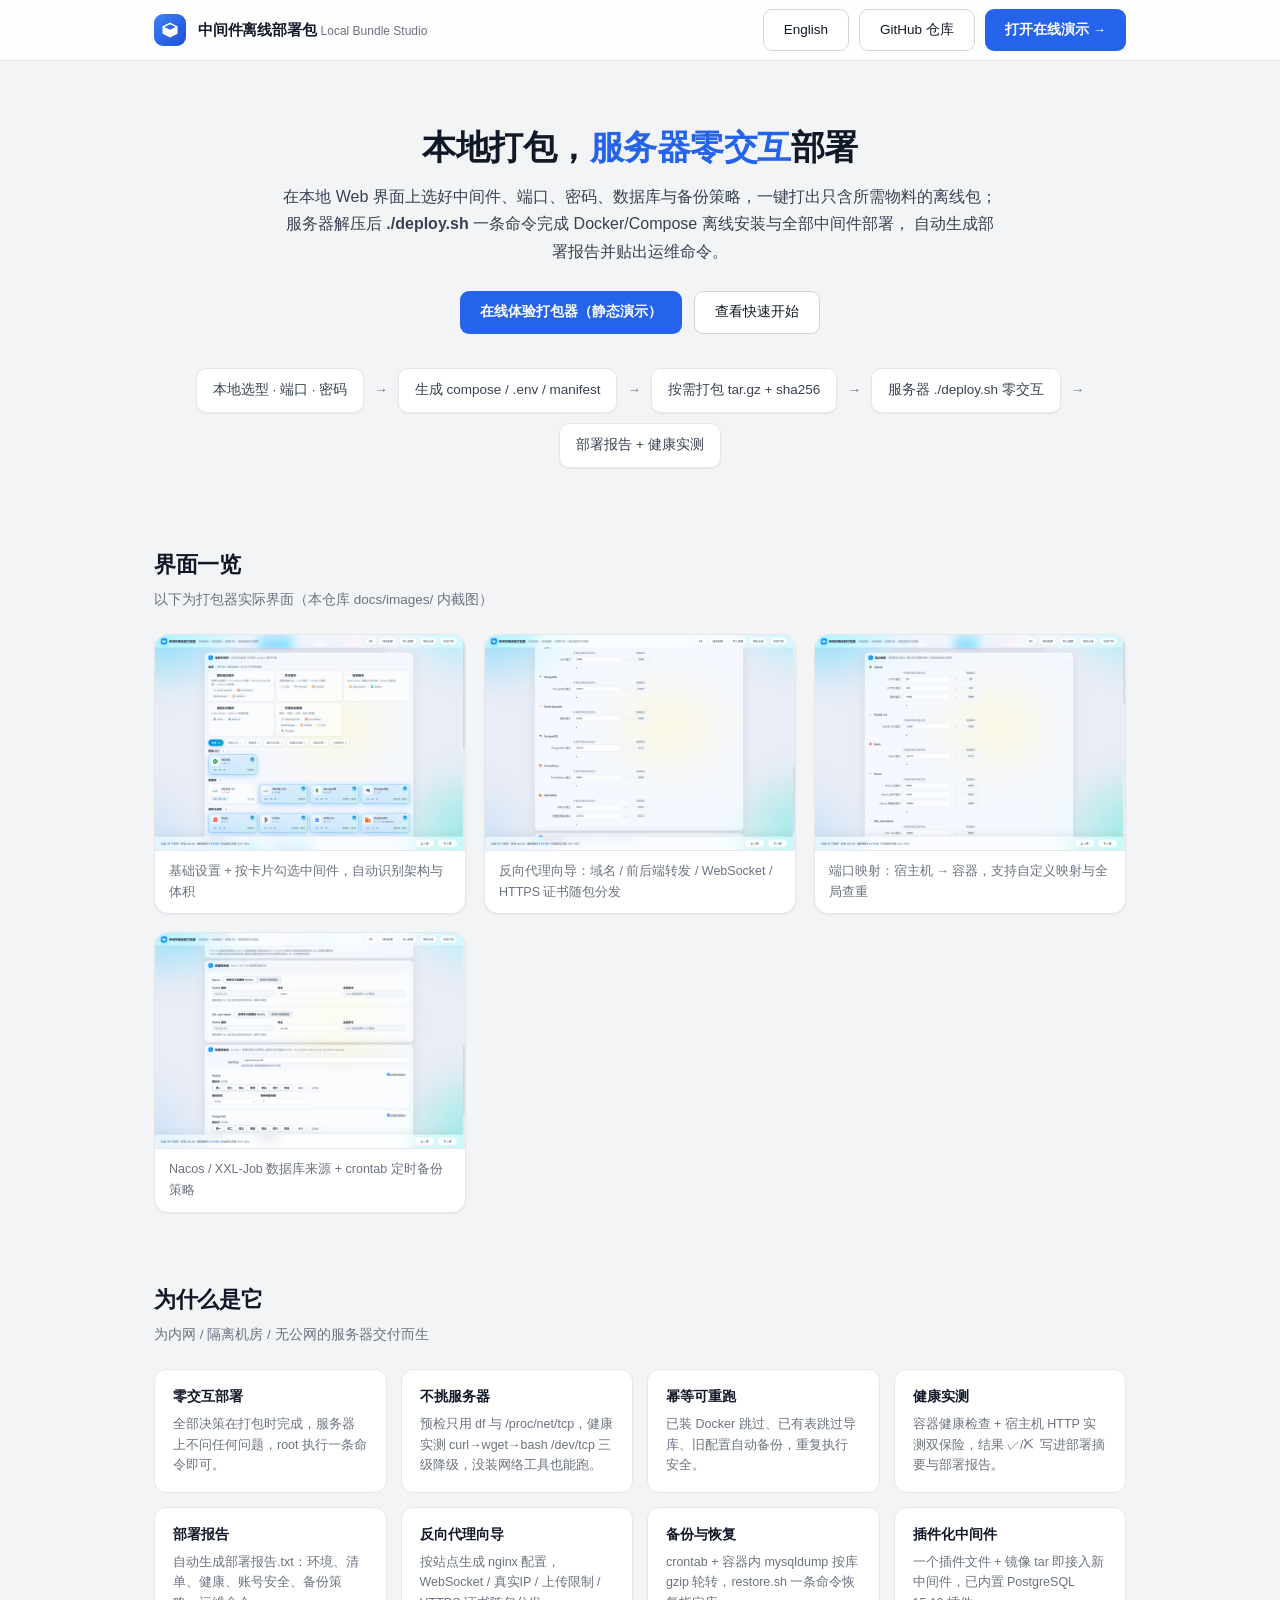
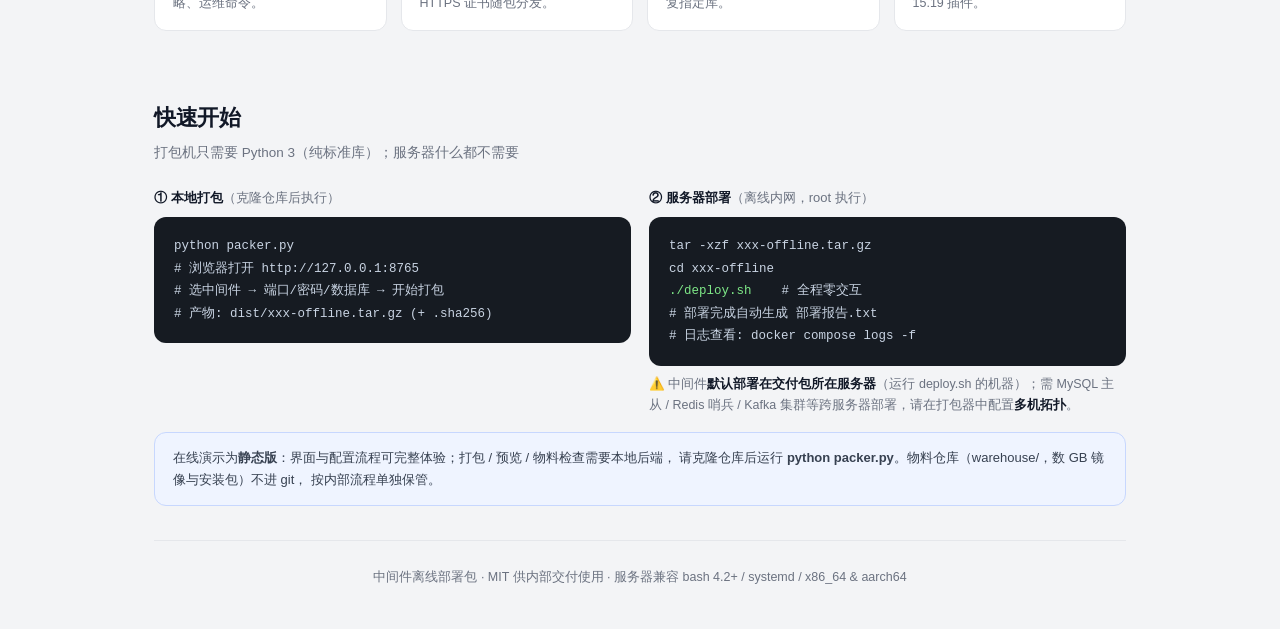
==== docs/index.html @ b2b47a2b "fix: Pages 静态演示站同步机制, 修复 demo 只显示最初 7 个应用; 界面/README 补部署位置提醒 - packer.py 新增 --dump-catalog: 导出内置+插件合" ====
<!DOCTYPE html>
<html lang="zh-CN">
<head>
<meta charset="utf-8">
<meta name="viewport" content="width=device-width, initial-scale=1">
<title>中间件离线部署包 — 本地打包 · 服务器零交互部署</title>
<style>
  :root{
    --bg:#f3f4f6; --card:#fff; --txt:#111827; --txt2:#374151; --mut:#6b7280;
    --line:#e5e7eb; --line2:#d1d5db;
    --acc:#2563eb; --acc-h:#1d4ed8; --acc-soft:#eff4ff; --acc-line:#c7d7fe;
    --ok:#16a34a;
    --f:-apple-system,BlinkMacSystemFont,"Segoe UI","PingFang SC","Microsoft YaHei UI","Microsoft YaHei",sans-serif;
    --mono:Consolas,"JetBrains Mono","Courier New",monospace;
  }
  *{box-sizing:border-box;margin:0;padding:0}
  body{font-family:var(--f);color:var(--txt);font-size:15px;line-height:1.7;background:var(--bg);-webkit-font-smoothing:antialiased}
  a{color:var(--acc);text-decoration:none}
  a:hover{text-decoration:underline}
  .wrap{max-width:1020px;margin:0 auto;padding:0 24px}
  header{background:rgba(255,255,255,.88);backdrop-filter:blur(14px);border-bottom:1px solid var(--line);position:sticky;top:0;z-index:10}
  header .wrap{height:60px;display:flex;align-items:center;gap:12px}
  .mark{width:32px;height:32px;border-radius:9px;background:linear-gradient(135deg,#3b82f6,#1d4ed8);display:flex;align-items:center;justify-content:center;flex:none}
  header b{font-size:14.5px;letter-spacing:-.2px}
  header span{font-size:12px;color:var(--mut)}
  header nav{margin-left:auto;display:flex;gap:10px}
  .btn{display:inline-flex;align-items:center;gap:7px;border-radius:9px;padding:9px 20px;font-size:13.5px;font-weight:600;cursor:pointer;border:0}
  .btn.pri{background:var(--acc);color:#fff}
  .btn.pri:hover{background:var(--acc-h);text-decoration:none}
  .btn.ghost{background:#fff;color:var(--txt);border:1px solid var(--line2);font-weight:500}
  .btn.ghost:hover{background:#f9fafb;text-decoration:none}
  .hero{padding:64px 0 44px;text-align:center}
  .hero h1{font-size:34px;letter-spacing:-.5px;line-height:1.3}
  .hero h1 em{font-style:normal;color:var(--acc)}
  .hero p{color:var(--txt2);max-width:720px;margin:14px auto 0;font-size:16px}
  .hero .cta{margin-top:26px;display:flex;gap:12px;justify-content:center;flex-wrap:wrap}
  .flow{display:flex;gap:10px;justify-content:center;align-items:center;margin-top:34px;flex-wrap:wrap;color:var(--txt2);font-size:13.5px}
  .flow .st{background:#fff;border:1px solid var(--line);border-radius:10px;padding:10px 16px;box-shadow:0 1px 2px rgba(17,24,39,.06)}
  .flow .arr{color:var(--mut)}
  section{padding:34px 0}
  h2{font-size:22px;letter-spacing:-.3px;margin-bottom:6px}
  .sub{color:var(--mut);font-size:13.5px;margin-bottom:22px}
  .shots{display:grid;grid-template-columns:repeat(auto-fit,minmax(300px,1fr));gap:18px}
  .shot{background:#fff;border:1px solid var(--line);border-radius:14px;overflow:hidden;box-shadow:0 1px 2px rgba(17,24,39,.06)}
  .shot img{width:100%;display:block;border-bottom:1px solid var(--line)}
  .shot figcaption{padding:10px 14px;font-size:12.5px;color:var(--mut)}
  .feats{display:grid;grid-template-columns:repeat(auto-fit,minmax(230px,1fr));gap:14px}
  .feat{background:#fff;border:1px solid var(--line);border-radius:12px;padding:16px 18px}
  .feat b{display:block;font-size:13.5px;margin-bottom:5px}
  .feat p{font-size:12.5px;color:var(--mut);line-height:1.65}
  pre{background:#161b22;color:#c9d4e3;border-radius:12px;padding:18px 20px;font-family:var(--mono);font-size:12.5px;line-height:1.8;overflow:auto}
  pre b{color:#7ee787;font-weight:400}
  .cols{display:grid;grid-template-columns:repeat(auto-fit,minmax(300px,1fr));gap:18px}
  .note{background:var(--acc-soft);border:1px solid var(--acc-line);border-radius:12px;padding:14px 18px;font-size:13px;color:var(--txt2);margin-top:16px}
  footer{border-top:1px solid var(--line);padding:26px 0 40px;color:var(--mut);font-size:12.5px;text-align:center}
</style>
</head>
<body>

<header>
  <div class="wrap">
    <div class="mark">
      <svg width="18" height="18" viewBox="0 0 24 24"><path fill="#fff" d="M12 2 2 7v10l10 5 10-5V7L12 2zm0 2.2L19.5 8 12 11.8 4.5 8 12 4.2z"/></svg>
    </div>
    <div><b>中间件离线部署包</b> <span>Local Bundle Studio</span></div>
    <nav>
      <a class="btn ghost" href="https://github.com/litianyanaa-pixel/middleware-offline-deploy/blob/main/README_EN.md" target="_blank">English</a>
      <a class="btn ghost" href="https://github.com/litianyanaa-pixel/middleware-offline-deploy" target="_blank">GitHub 仓库</a>
      <a class="btn pri" href="packer.html">打开在线演示 →</a>
    </nav>
  </div>
</header>

<div class="wrap">

  <div class="hero">
    <h1>本地打包，<em>服务器零交互</em>部署</h1>
    <p>在本地 Web 界面上选好中间件、端口、密码、数据库与备份策略，一键打出只含所需物料的离线包；
       服务器解压后 <b>./deploy.sh</b> 一条命令完成 Docker/Compose 离线安装与全部中间件部署，
       自动生成部署报告并贴出运维命令。</p>
    <div class="cta">
      <a class="btn pri" href="packer.html">在线体验打包器（静态演示）</a>
      <a class="btn ghost" href="#start">查看快速开始</a>
    </div>
    <div class="flow">
      <span class="st">本地选型 · 端口 · 密码</span><span class="arr">→</span>
      <span class="st">生成 compose / .env / manifest</span><span class="arr">→</span>
      <span class="st">按需打包 tar.gz + sha256</span><span class="arr">→</span>
      <span class="st">服务器 ./deploy.sh 零交互</span><span class="arr">→</span>
      <span class="st">部署报告 + 健康实测</span>
    </div>
  </div>

  <section>
    <h2>界面一览</h2>
    <div class="sub">以下为打包器实际界面（本仓库 docs/images/ 内截图）</div>
    <div class="shots">
      <figure class="shot"><img src="images/ui-basic.png" alt="基础设置与选择中间件"><figcaption>基础设置 + 按卡片勾选中间件，自动识别架构与体积</figcaption></figure>
      <figure class="shot"><img src="images/ui-proxy.png" alt="反向代理向导"><figcaption>反向代理向导：域名 / 前后端转发 / WebSocket / HTTPS 证书随包分发</figcaption></figure>
      <figure class="shot"><img src="images/ui-port.png" alt="端口映射"><figcaption>端口映射：宿主机 → 容器，支持自定义映射与全局查重</figcaption></figure>
      <figure class="shot"><img src="images/ui-db-backup.png" alt="数据库来源与备份"><figcaption>Nacos / XXL-Job 数据库来源 + crontab 定时备份策略</figcaption></figure>
    </div>
  </section>

  <section>
    <h2>为什么是它</h2>
    <div class="sub">为内网 / 隔离机房 / 无公网的服务器交付而生</div>
    <div class="feats">
      <div class="feat"><b>零交互部署</b><p>全部决策在打包时完成，服务器上不问任何问题，root 执行一条命令即可。</p></div>
      <div class="feat"><b>不挑服务器</b><p>预检只用 df 与 /proc/net/tcp，健康实测 curl→wget→bash /dev/tcp 三级降级，没装网络工具也能跑。</p></div>
      <div class="feat"><b>幂等可重跑</b><p>已装 Docker 跳过、已有表跳过导库、旧配置自动备份，重复执行安全。</p></div>
      <div class="feat"><b>健康实测</b><p>容器健康检查 + 宿主机 HTTP 实测双保险，结果 ✓/✗ 写进部署摘要与部署报告。</p></div>
      <div class="feat"><b>部署报告</b><p>自动生成部署报告.txt：环境、清单、健康、账号安全、备份策略、运维命令。</p></div>
      <div class="feat"><b>反向代理向导</b><p>按站点生成 nginx 配置，WebSocket / 真实IP / 上传限制 / HTTPS 证书随包分发。</p></div>
      <div class="feat"><b>备份与恢复</b><p>crontab + 容器内 mysqldump 按库 gzip 轮转，restore.sh 一条命令恢复指定库。</p></div>
      <div class="feat"><b>插件化中间件</b><p>一个插件文件 + 镜像 tar 即接入新中间件，已内置 PostgreSQL 15.19 插件。</p></div>
    </div>
  </section>

  <section id="start">
    <h2>快速开始</h2>
    <div class="sub">打包机只需要 Python 3（纯标准库）；服务器什么都不需要</div>
    <div class="cols">
      <div>
        <p style="font-size:13px;color:var(--mut);margin-bottom:8px"><b style="color:var(--txt)">① 本地打包</b>（克隆仓库后执行）</p>
        <pre>python packer.py
# 浏览器打开 http://127.0.0.1:8765
# 选中间件 → 端口/密码/数据库 → 开始打包
# 产物: dist/xxx-offline.tar.gz (+ .sha256)</pre>
      </div>
      <div>
        <p style="font-size:13px;color:var(--mut);margin-bottom:8px"><b style="color:var(--txt)">② 服务器部署</b>（离线内网，root 执行）</p>
        <pre>tar -xzf xxx-offline.tar.gz
cd xxx-offline
<b>./deploy.sh</b>    # 全程零交互
# 部署完成自动生成 部署报告.txt
# 日志查看: docker compose logs -f</pre>
        <p style="font-size:12.5px;color:var(--mut);margin-top:8px">⚠️ 中间件<b style="color:var(--txt)">默认部署在交付包所在服务器</b>（运行 deploy.sh 的机器）；需 MySQL 主从 / Redis 哨兵 / Kafka 集群等跨服务器部署，请在打包器中配置<b style="color:var(--txt)">多机拓扑</b>。</p>
      </div>
    </div>
    <div class="note">
      在线演示为<b>静态版</b>：界面与配置流程可完整体验；打包 / 预览 / 物料检查需要本地后端，
      请克隆仓库后运行 <b>python packer.py</b>。物料仓库（warehouse/，数 GB 镜像与安装包）不进 git，
      按内部流程单独保管。
    </div>
  </section>

  <footer>
    中间件离线部署包 · MIT 供内部交付使用 · 服务器兼容 bash 4.2+ / systemd / x86_64 &amp; aarch64
  </footer>

</div>
</body>
</html>
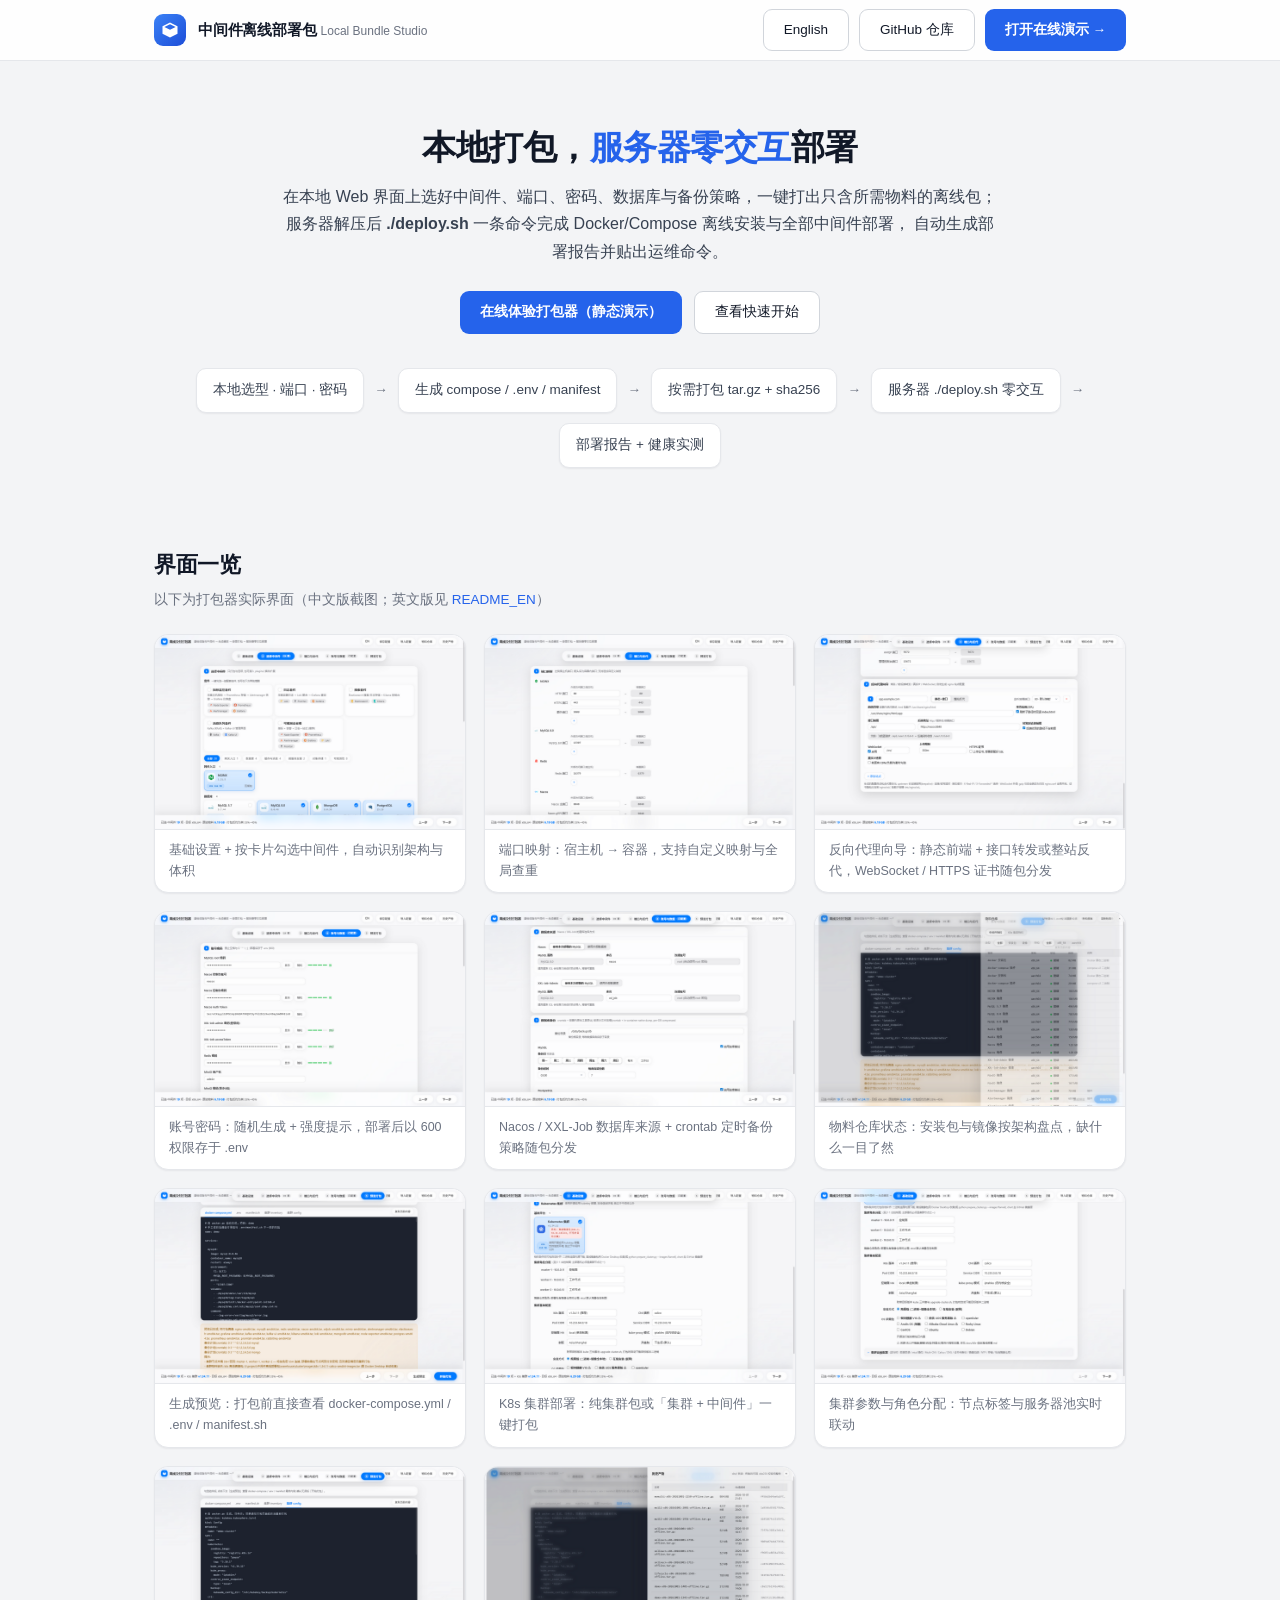
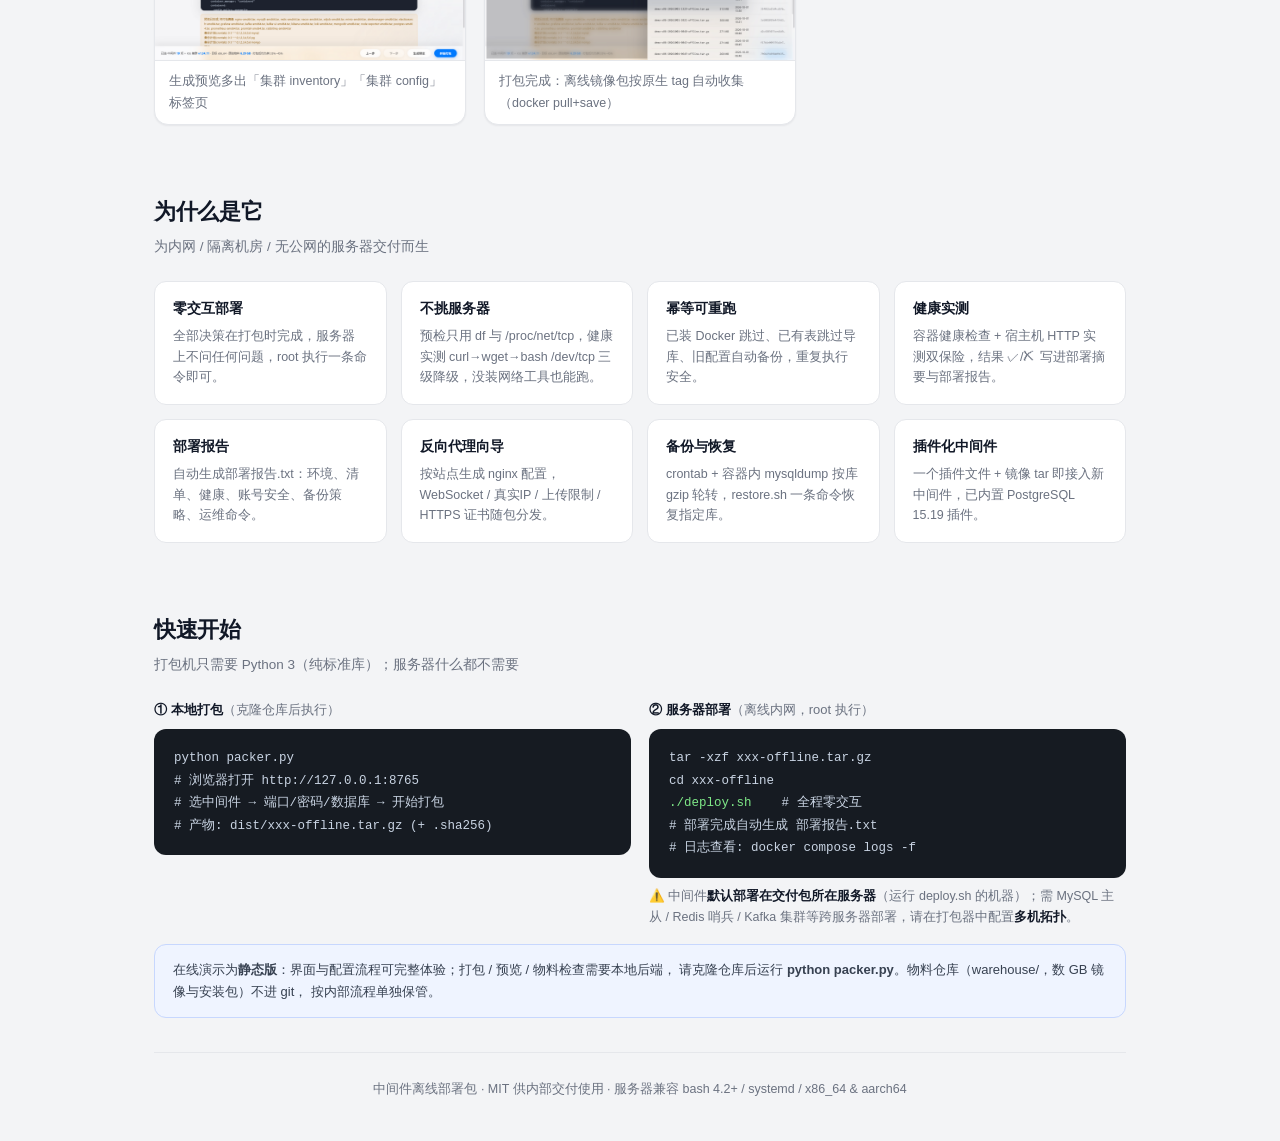
==== commit 8cf61f0e: "docs: 演示站主页界面一览更新为 11 张 zh 新截图(修复旧图 404)" ====
--- a/docs/index.html
+++ b/docs/index.html
@@ -93,12 +93,19 @@
 
   <section>
     <h2>界面一览</h2>
-    <div class="sub">以下为打包器实际界面（本仓库 docs/images/ 内截图）</div>
+    <div class="sub">以下为打包器实际界面（中文版截图；英文版见 <a href="https://github.com/litianyanaa-pixel/middleware-offline-deploy/blob/main/README_EN.md" target="_blank">README_EN</a>）</div>
     <div class="shots">
-      <figure class="shot"><img src="images/ui-basic.png" alt="基础设置与选择中间件"><figcaption>基础设置 + 按卡片勾选中间件，自动识别架构与体积</figcaption></figure>
-      <figure class="shot"><img src="images/ui-proxy.png" alt="反向代理向导"><figcaption>反向代理向导：域名 / 前后端转发 / WebSocket / HTTPS 证书随包分发</figcaption></figure>
-      <figure class="shot"><img src="images/ui-port.png" alt="端口映射"><figcaption>端口映射：宿主机 → 容器，支持自定义映射与全局查重</figcaption></figure>
-      <figure class="shot"><img src="images/ui-db-backup.png" alt="数据库来源与备份"><figcaption>Nacos / XXL-Job 数据库来源 + crontab 定时备份策略</figcaption></figure>
+      <figure class="shot"><img src="images/zh/ui-basic.png" alt="基础设置与选择中间件"><figcaption>基础设置 + 按卡片勾选中间件，自动识别架构与体积</figcaption></figure>
+      <figure class="shot"><img src="images/zh/ui-port.png" alt="端口映射"><figcaption>端口映射：宿主机 → 容器，支持自定义映射与全局查重</figcaption></figure>
+      <figure class="shot"><img src="images/zh/ui-proxy.png" alt="反向代理向导"><figcaption>反向代理向导：静态前端 + 接口转发或整站反代，WebSocket / HTTPS 证书随包分发</figcaption></figure>
+      <figure class="shot"><img src="images/zh/ui-secrets.png" alt="账号密码"><figcaption>账号密码：随机生成 + 强度提示，部署后以 600 权限存于 .env</figcaption></figure>
+      <figure class="shot"><img src="images/zh/ui-db-backup.png" alt="数据库来源与备份"><figcaption>Nacos / XXL-Job 数据库来源 + crontab 定时备份策略随包分发</figcaption></figure>
+      <figure class="shot"><img src="images/zh/ui-warehouse.png" alt="物料仓库状态"><figcaption>物料仓库状态：安装包与镜像按架构盘点，缺什么一目了然</figcaption></figure>
+      <figure class="shot"><img src="images/zh/ui-preview.png" alt="生成预览"><figcaption>生成预览：打包前直接查看 docker-compose.yml / .env / manifest.sh</figcaption></figure>
+      <figure class="shot"><img src="images/zh/ui-cluster-card.png" alt="Kubernetes 集群卡片"><figcaption>K8s 集群部署：纯集群包或「集群 + 中间件」一键打包</figcaption></figure>
+      <figure class="shot"><img src="images/zh/ui-cluster-form.png" alt="集群参数与角色分配"><figcaption>集群参数与角色分配：节点标签与服务器池实时联动</figcaption></figure>
+      <figure class="shot"><img src="images/zh/ui-cluster-preview.png" alt="K8s 预览标签页"><figcaption>生成预览多出「集群 inventory」「集群 config」标签页</figcaption></figure>
+      <figure class="shot"><img src="images/zh/ui-cluster-packdone.png" alt="打包完成"><figcaption>打包完成：离线镜像包按原生 tag 自动收集（docker pull+save）</figcaption></figure>
     </div>
   </section>
 
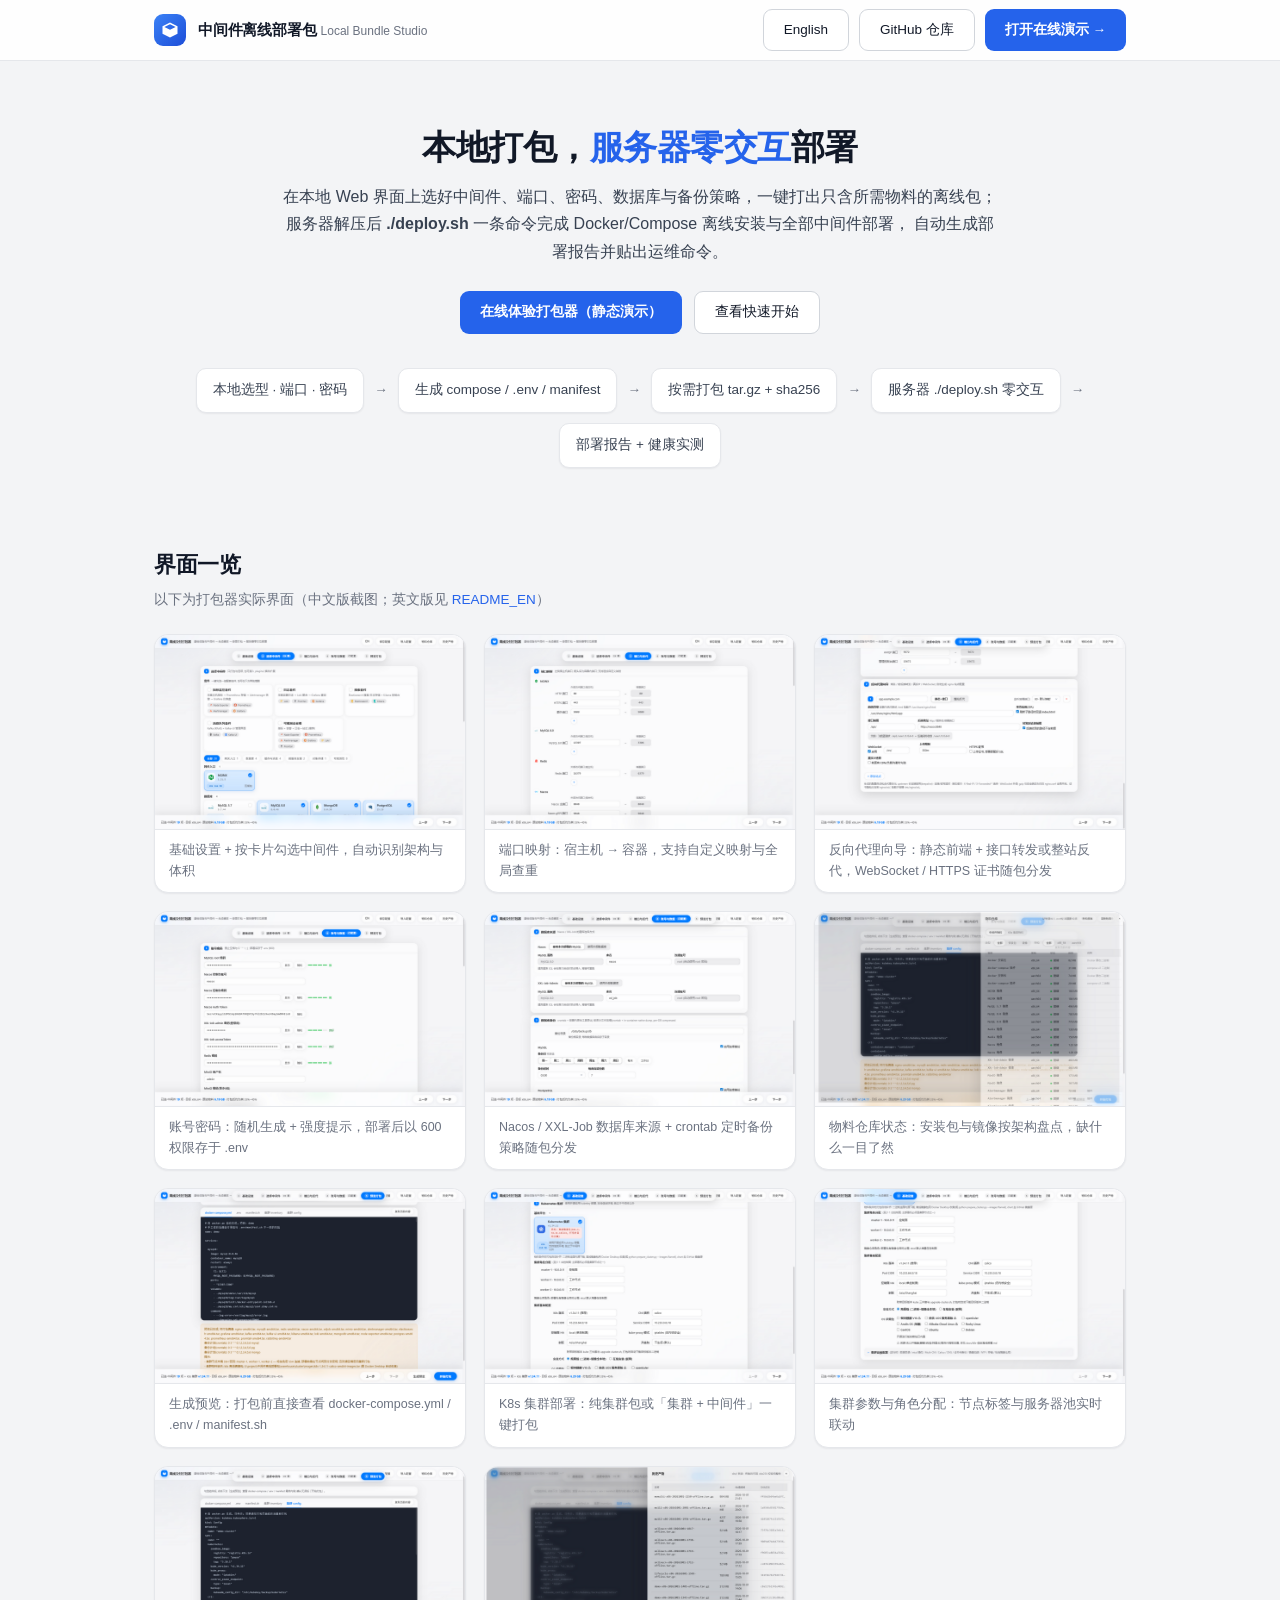
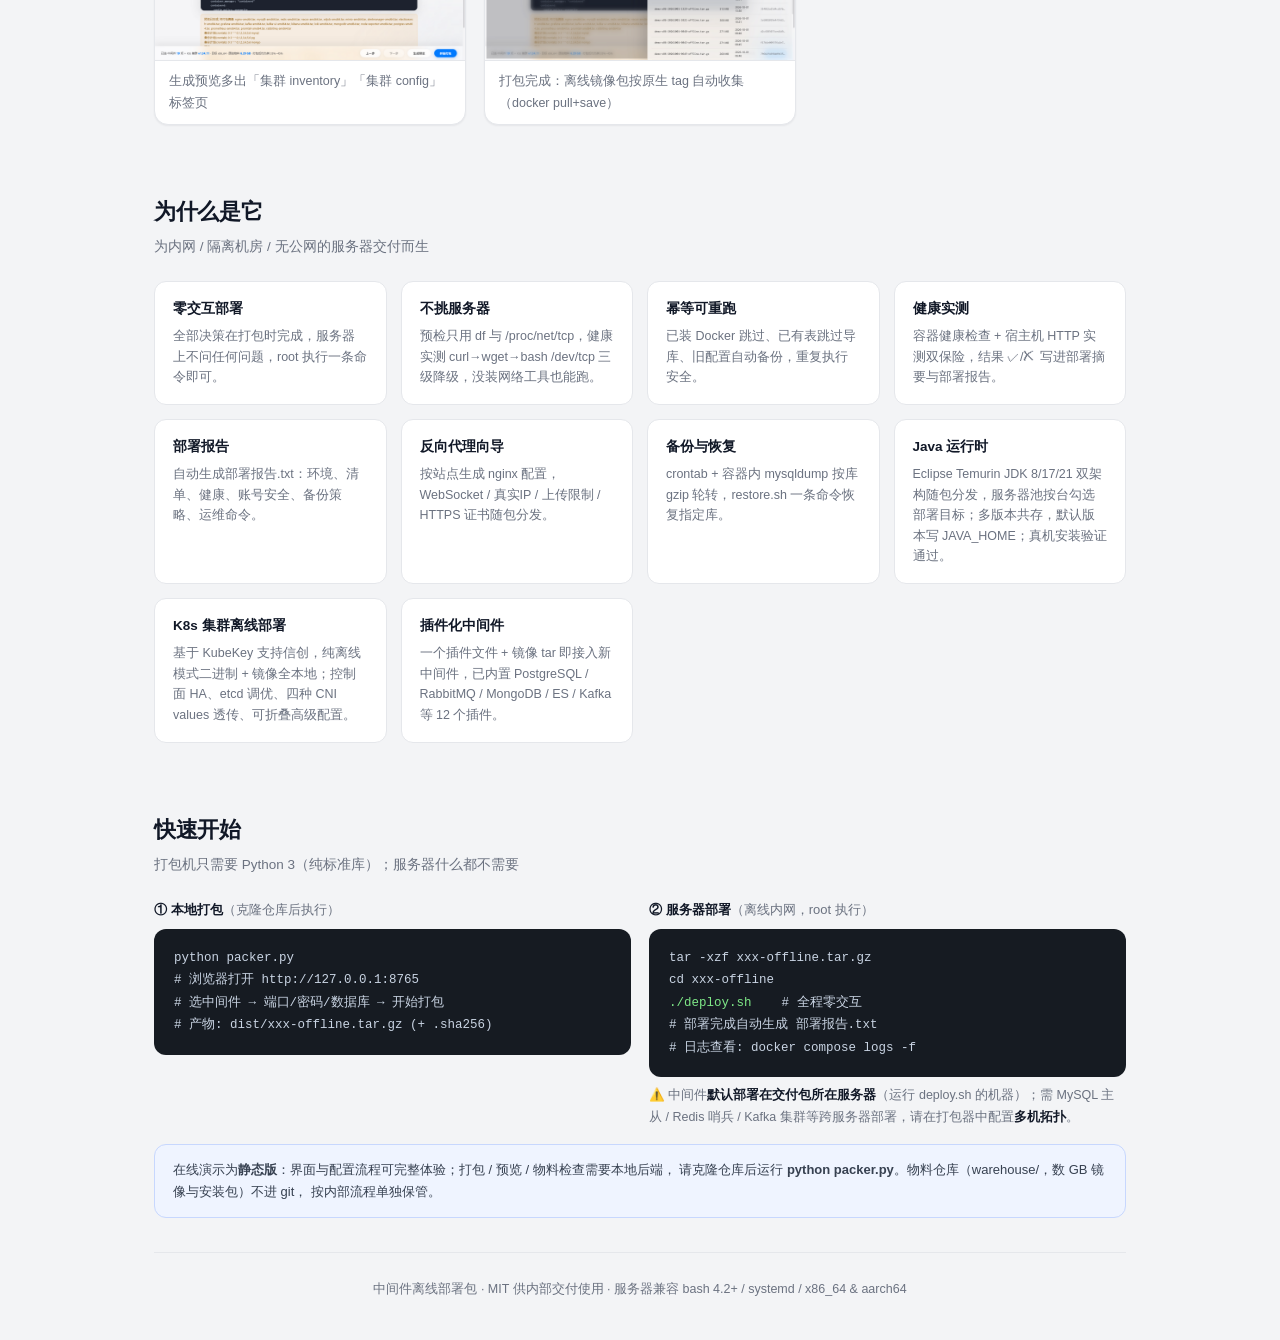
==== commit 31d8b07e: "docs: README_EN 同步 Java 运行时/双语 UI/Kafka 集群/纯离线模式/高级配置新能力; 主页补 Java 与 K8s 特性卡片" ====
--- a/docs/index.html
+++ b/docs/index.html
@@ -120,7 +120,9 @@
       <div class="feat"><b>部署报告</b><p>自动生成部署报告.txt：环境、清单、健康、账号安全、备份策略、运维命令。</p></div>
       <div class="feat"><b>反向代理向导</b><p>按站点生成 nginx 配置，WebSocket / 真实IP / 上传限制 / HTTPS 证书随包分发。</p></div>
       <div class="feat"><b>备份与恢复</b><p>crontab + 容器内 mysqldump 按库 gzip 轮转，restore.sh 一条命令恢复指定库。</p></div>
-      <div class="feat"><b>插件化中间件</b><p>一个插件文件 + 镜像 tar 即接入新中间件，已内置 PostgreSQL 15.19 插件。</p></div>
+      <div class="feat"><b>Java 运行时</b><p>Eclipse Temurin JDK 8/17/21 双架构随包分发，服务器池按台勾选部署目标；多版本共存，默认版本写 JAVA_HOME；真机安装验证通过。</p></div>
+      <div class="feat"><b>K8s 集群离线部署</b><p>基于 KubeKey 支持信创，纯离线模式二进制 + 镜像全本地；控制面 HA、etcd 调优、四种 CNI values 透传、可折叠高级配置。</p></div>
+      <div class="feat"><b>插件化中间件</b><p>一个插件文件 + 镜像 tar 即接入新中间件，已内置 PostgreSQL / RabbitMQ / MongoDB / ES / Kafka 等 12 个插件。</p></div>
     </div>
   </section>
 
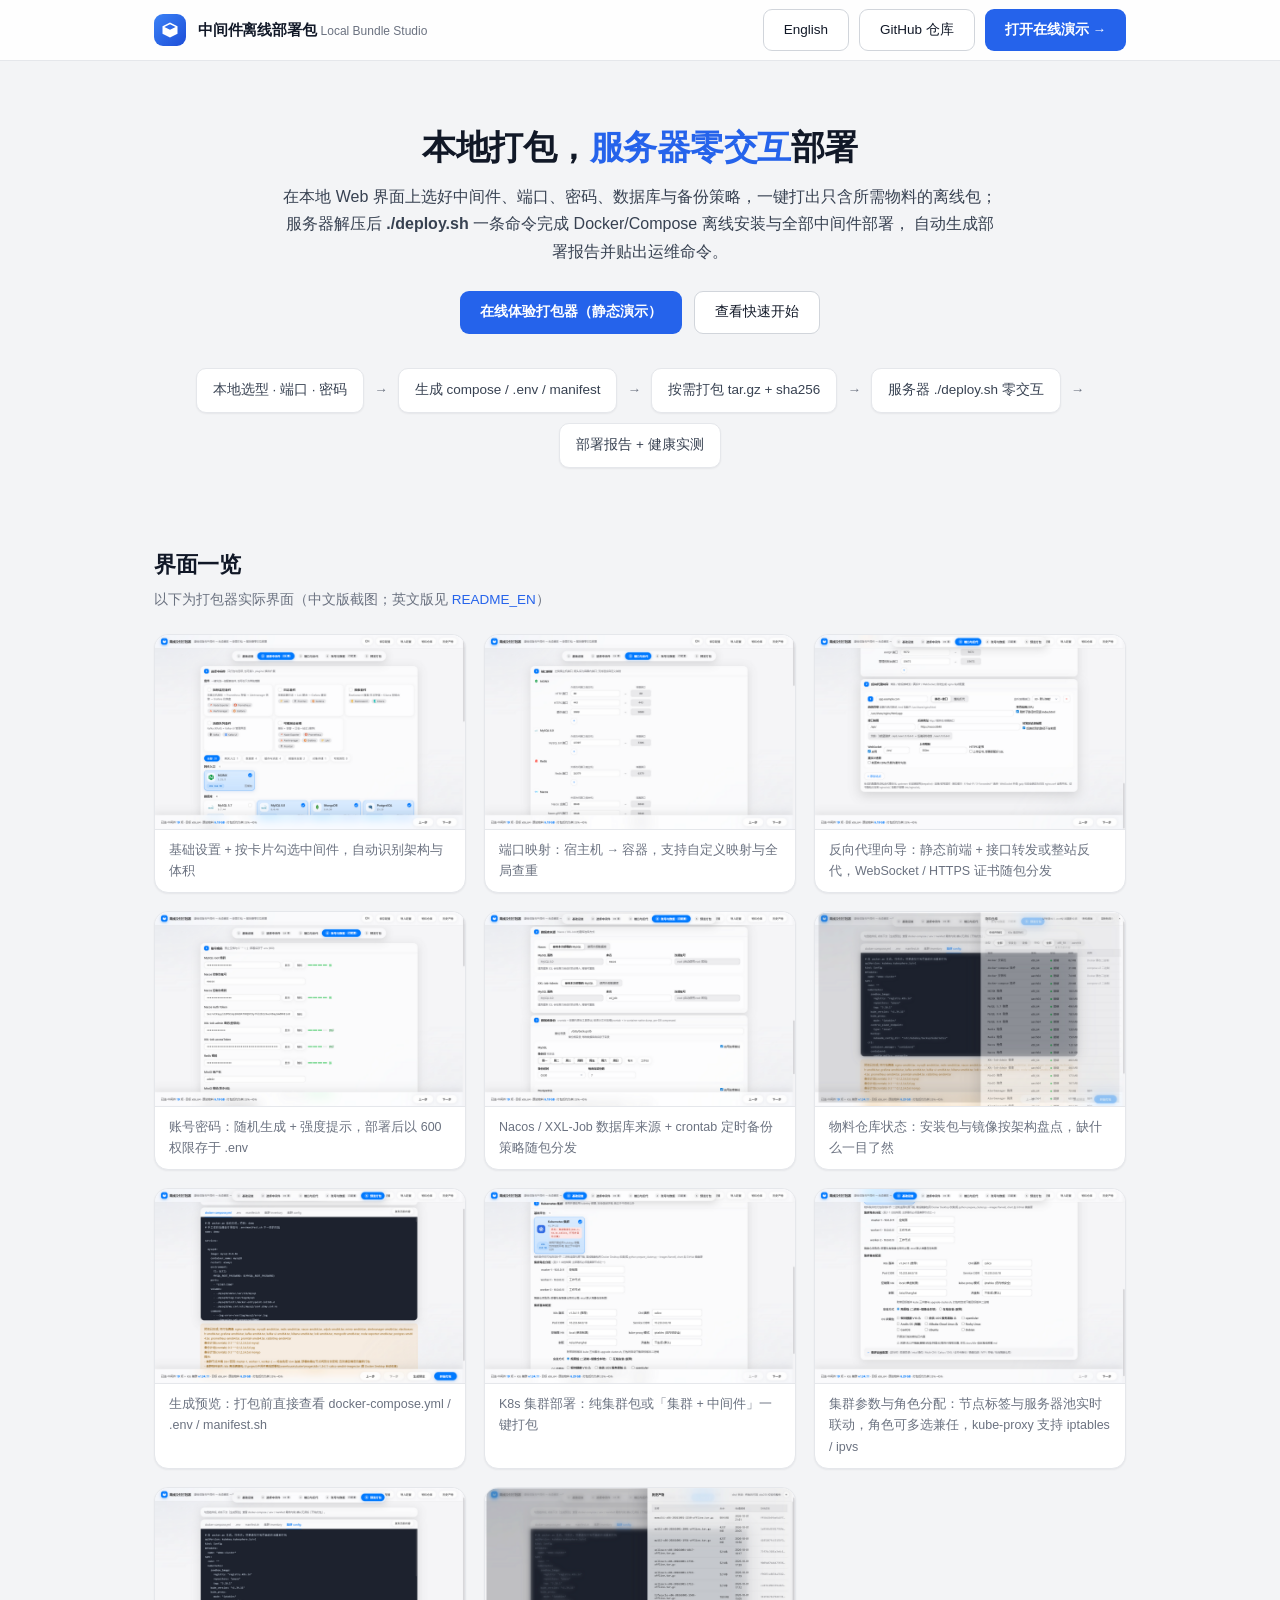
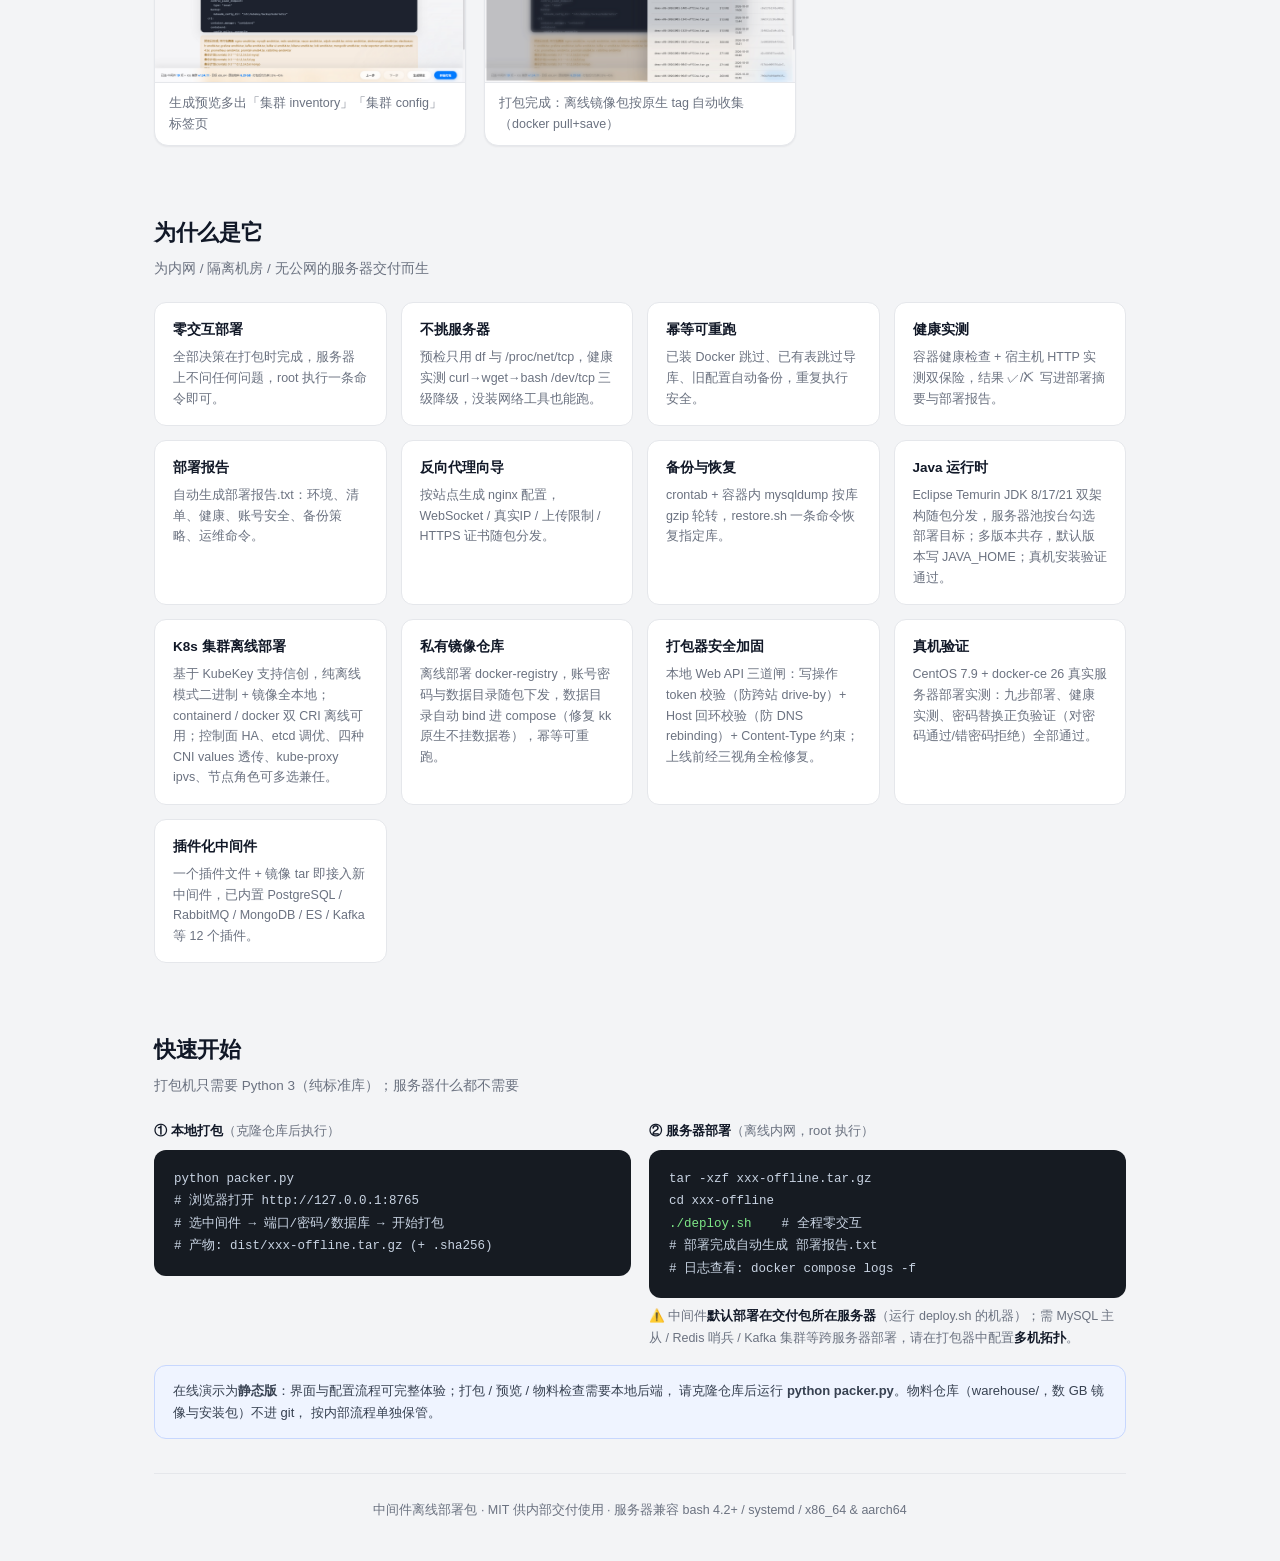
==== commit 43b6ca37: "docs: CHANGELOG 补上线前全检修复与真机部署验证条目 + 主页/README 同步新特性(私有仓库/docker CRI/安全三道闸/真机验证)" ====
--- a/docs/index.html
+++ b/docs/index.html
@@ -103,7 +103,7 @@
       <figure class="shot"><img src="images/zh/ui-warehouse.png" alt="物料仓库状态"><figcaption>物料仓库状态：安装包与镜像按架构盘点，缺什么一目了然</figcaption></figure>
       <figure class="shot"><img src="images/zh/ui-preview.png" alt="生成预览"><figcaption>生成预览：打包前直接查看 docker-compose.yml / .env / manifest.sh</figcaption></figure>
       <figure class="shot"><img src="images/zh/ui-cluster-card.png" alt="Kubernetes 集群卡片"><figcaption>K8s 集群部署：纯集群包或「集群 + 中间件」一键打包</figcaption></figure>
-      <figure class="shot"><img src="images/zh/ui-cluster-form.png" alt="集群参数与角色分配"><figcaption>集群参数与角色分配：节点标签与服务器池实时联动</figcaption></figure>
+      <figure class="shot"><img src="images/zh/ui-cluster-form.png" alt="集群参数与角色分配"><figcaption>集群参数与角色分配：节点标签与服务器池实时联动，角色可多选兼任，kube-proxy 支持 iptables / ipvs</figcaption></figure>
       <figure class="shot"><img src="images/zh/ui-cluster-preview.png" alt="K8s 预览标签页"><figcaption>生成预览多出「集群 inventory」「集群 config」标签页</figcaption></figure>
       <figure class="shot"><img src="images/zh/ui-cluster-packdone.png" alt="打包完成"><figcaption>打包完成：离线镜像包按原生 tag 自动收集（docker pull+save）</figcaption></figure>
     </div>
@@ -121,7 +121,10 @@
       <div class="feat"><b>反向代理向导</b><p>按站点生成 nginx 配置，WebSocket / 真实IP / 上传限制 / HTTPS 证书随包分发。</p></div>
       <div class="feat"><b>备份与恢复</b><p>crontab + 容器内 mysqldump 按库 gzip 轮转，restore.sh 一条命令恢复指定库。</p></div>
       <div class="feat"><b>Java 运行时</b><p>Eclipse Temurin JDK 8/17/21 双架构随包分发，服务器池按台勾选部署目标；多版本共存，默认版本写 JAVA_HOME；真机安装验证通过。</p></div>
-      <div class="feat"><b>K8s 集群离线部署</b><p>基于 KubeKey 支持信创，纯离线模式二进制 + 镜像全本地；控制面 HA、etcd 调优、四种 CNI values 透传、可折叠高级配置。</p></div>
+      <div class="feat"><b>K8s 集群离线部署</b><p>基于 KubeKey 支持信创，纯离线模式二进制 + 镜像全本地；containerd / docker 双 CRI 离线可用；控制面 HA、etcd 调优、四种 CNI values 透传、kube-proxy ipvs、节点角色可多选兼任。</p></div>
+      <div class="feat"><b>私有镜像仓库</b><p>离线部署 docker-registry，账号密码与数据目录随包下发，数据目录自动 bind 进 compose（修复 kk 原生不挂数据卷），幂等可重跑。</p></div>
+      <div class="feat"><b>打包器安全加固</b><p>本地 Web API 三道闸：写操作 token 校验（防跨站 drive-by）+ Host 回环校验（防 DNS rebinding）+ Content-Type 约束；上线前经三视角全检修复。</p></div>
+      <div class="feat"><b>真机验证</b><p>CentOS 7.9 + docker-ce 26 真实服务器部署实测：九步部署、健康实测、密码替换正负验证（对密码通过/错密码拒绝）全部通过。</p></div>
       <div class="feat"><b>插件化中间件</b><p>一个插件文件 + 镜像 tar 即接入新中间件，已内置 PostgreSQL / RabbitMQ / MongoDB / ES / Kafka 等 12 个插件。</p></div>
     </div>
   </section>
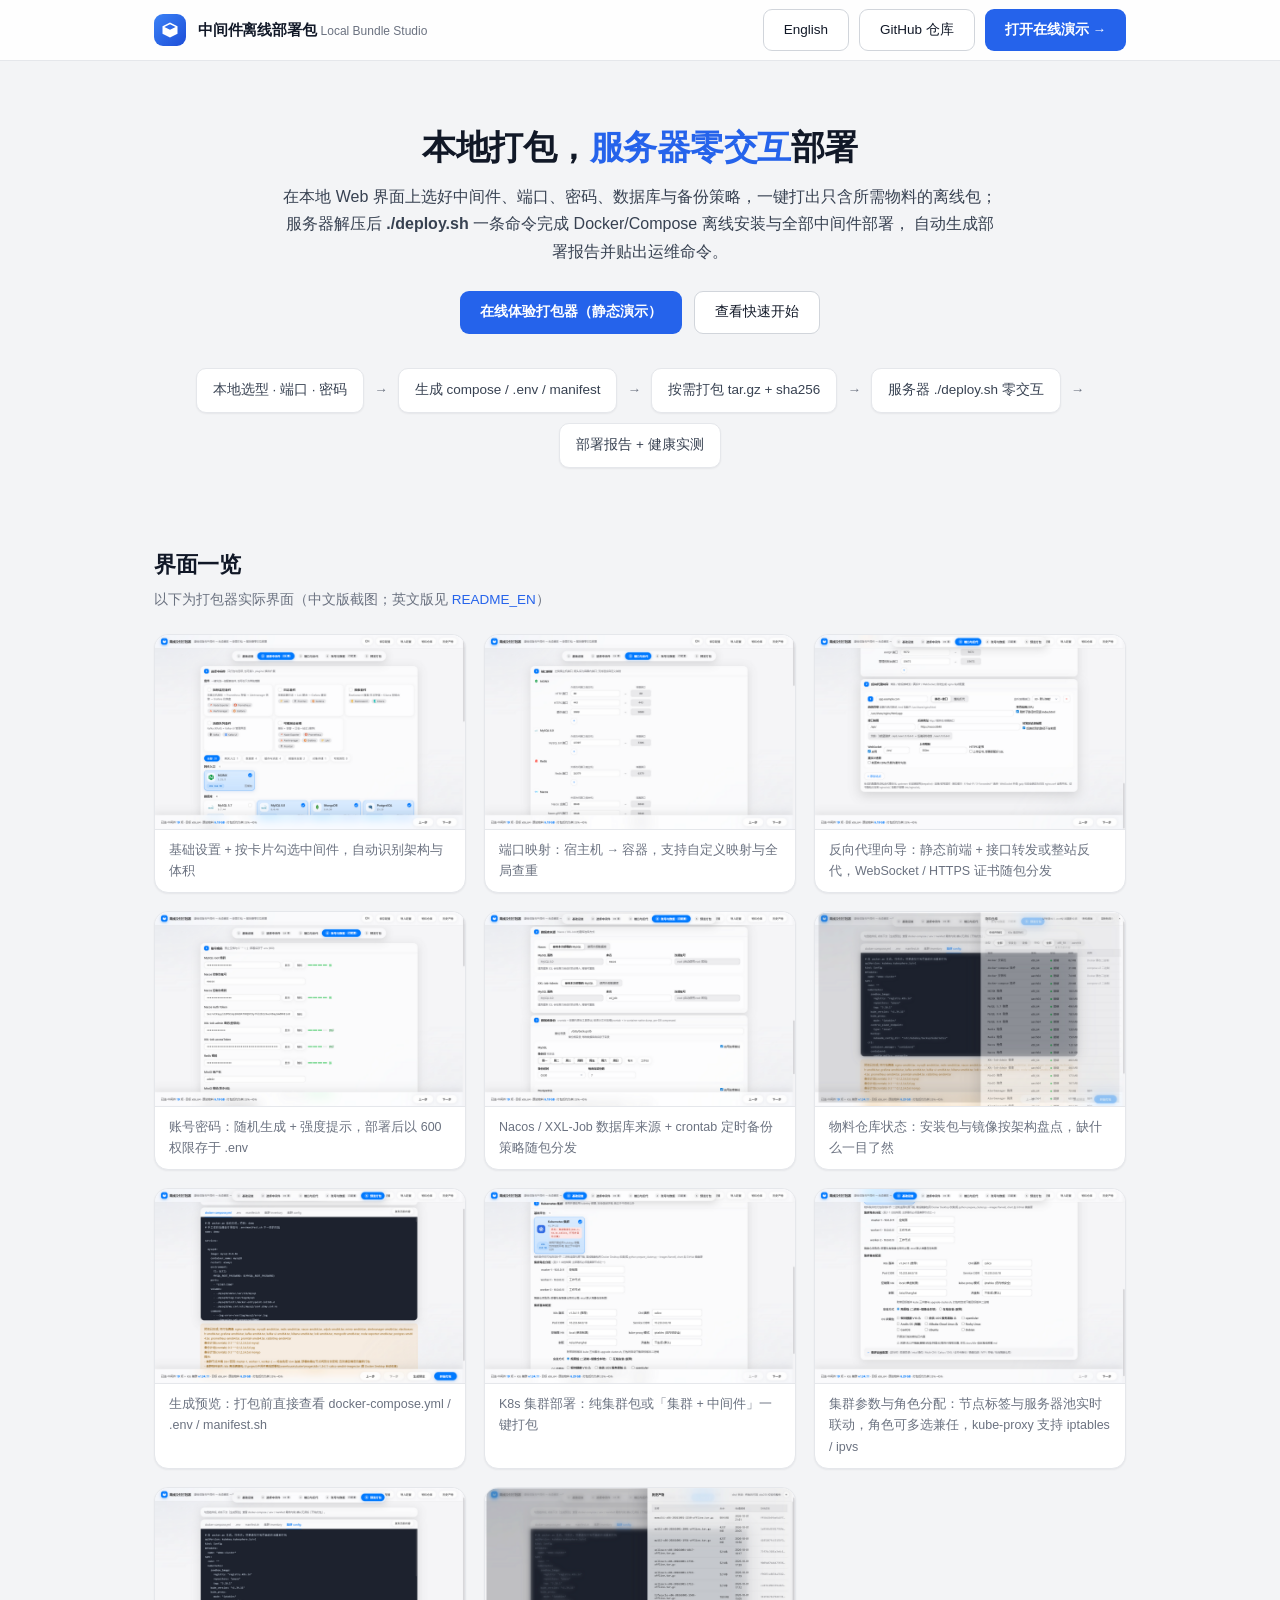
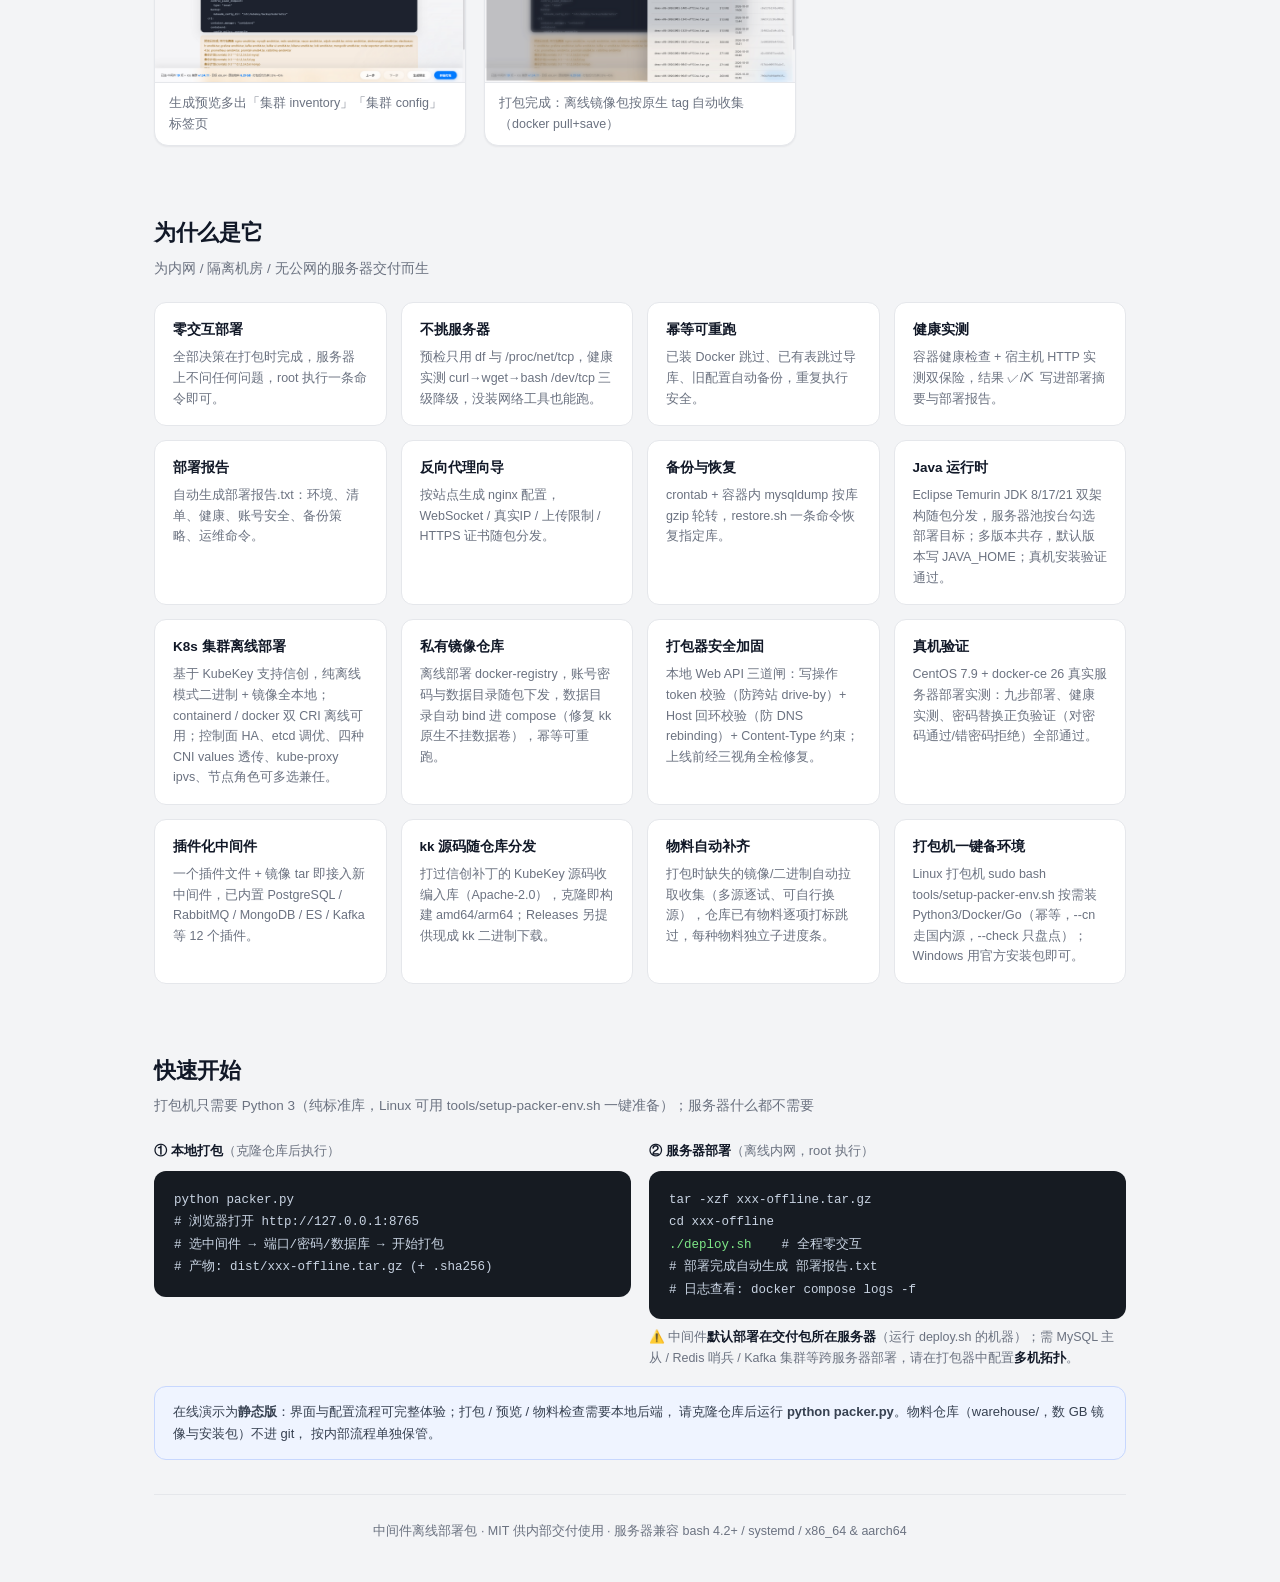
==== commit 0c02b923: "docs: 主页补 kk 源码分发/物料自动补齐/打包机环境准备三张能力卡" ====
--- a/docs/index.html
+++ b/docs/index.html
@@ -126,12 +126,15 @@
       <div class="feat"><b>打包器安全加固</b><p>本地 Web API 三道闸：写操作 token 校验（防跨站 drive-by）+ Host 回环校验（防 DNS rebinding）+ Content-Type 约束；上线前经三视角全检修复。</p></div>
       <div class="feat"><b>真机验证</b><p>CentOS 7.9 + docker-ce 26 真实服务器部署实测：九步部署、健康实测、密码替换正负验证（对密码通过/错密码拒绝）全部通过。</p></div>
       <div class="feat"><b>插件化中间件</b><p>一个插件文件 + 镜像 tar 即接入新中间件，已内置 PostgreSQL / RabbitMQ / MongoDB / ES / Kafka 等 12 个插件。</p></div>
+      <div class="feat"><b>kk 源码随仓库分发</b><p>打过信创补丁的 KubeKey 源码收编入库（Apache-2.0），克隆即构建 amd64/arm64；Releases 另提供现成 kk 二进制下载。</p></div>
+      <div class="feat"><b>物料自动补齐</b><p>打包时缺失的镜像/二进制自动拉取收集（多源逐试、可自行换源），仓库已有物料逐项打标跳过，每种物料独立子进度条。</p></div>
+      <div class="feat"><b>打包机一键备环境</b><p>Linux 打包机 sudo bash tools/setup-packer-env.sh 按需装 Python3/Docker/Go（幂等，--cn 走国内源，--check 只盘点）；Windows 用官方安装包即可。</p></div>
     </div>
   </section>
 
   <section id="start">
     <h2>快速开始</h2>
-    <div class="sub">打包机只需要 Python 3（纯标准库）；服务器什么都不需要</div>
+    <div class="sub">打包机只需要 Python 3（纯标准库，Linux 可用 tools/setup-packer-env.sh 一键准备）；服务器什么都不需要</div>
     <div class="cols">
       <div>
         <p style="font-size:13px;color:var(--mut);margin-bottom:8px"><b style="color:var(--txt)">① 本地打包</b>（克隆仓库后执行）</p>
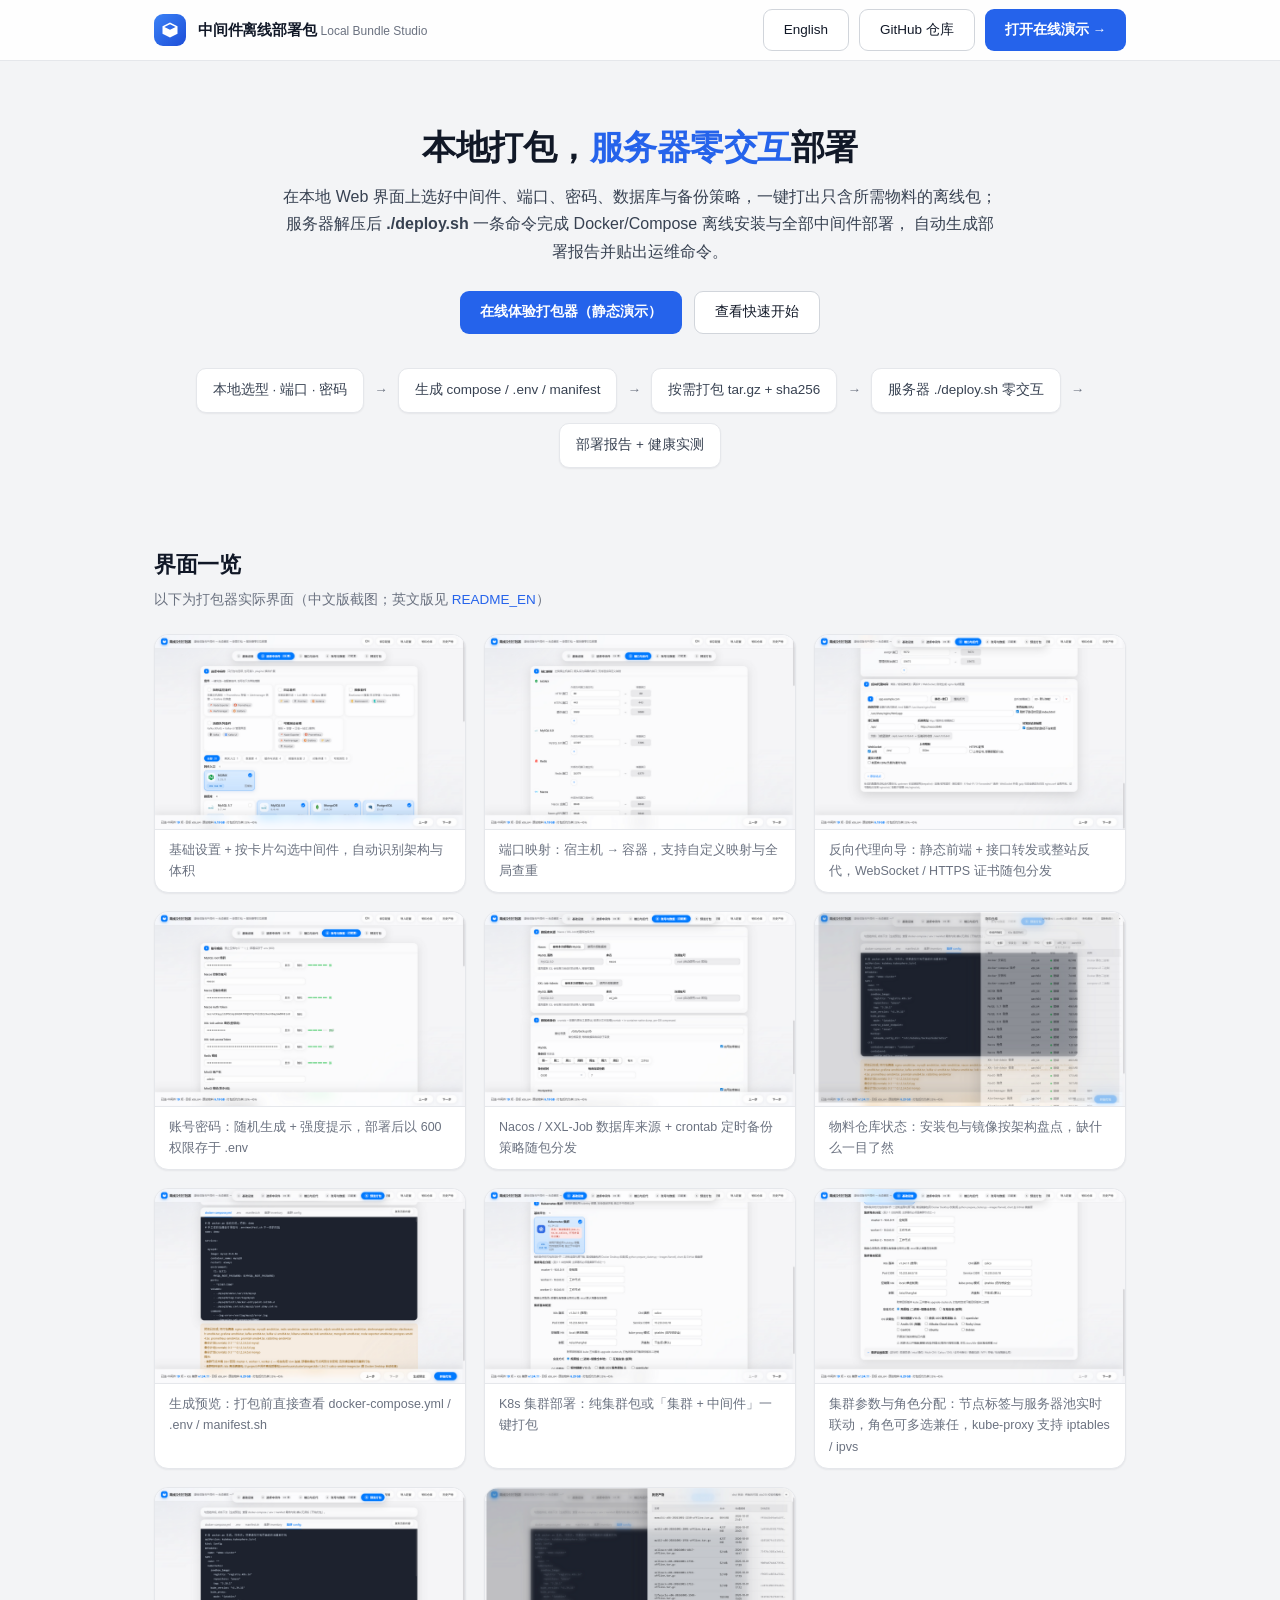
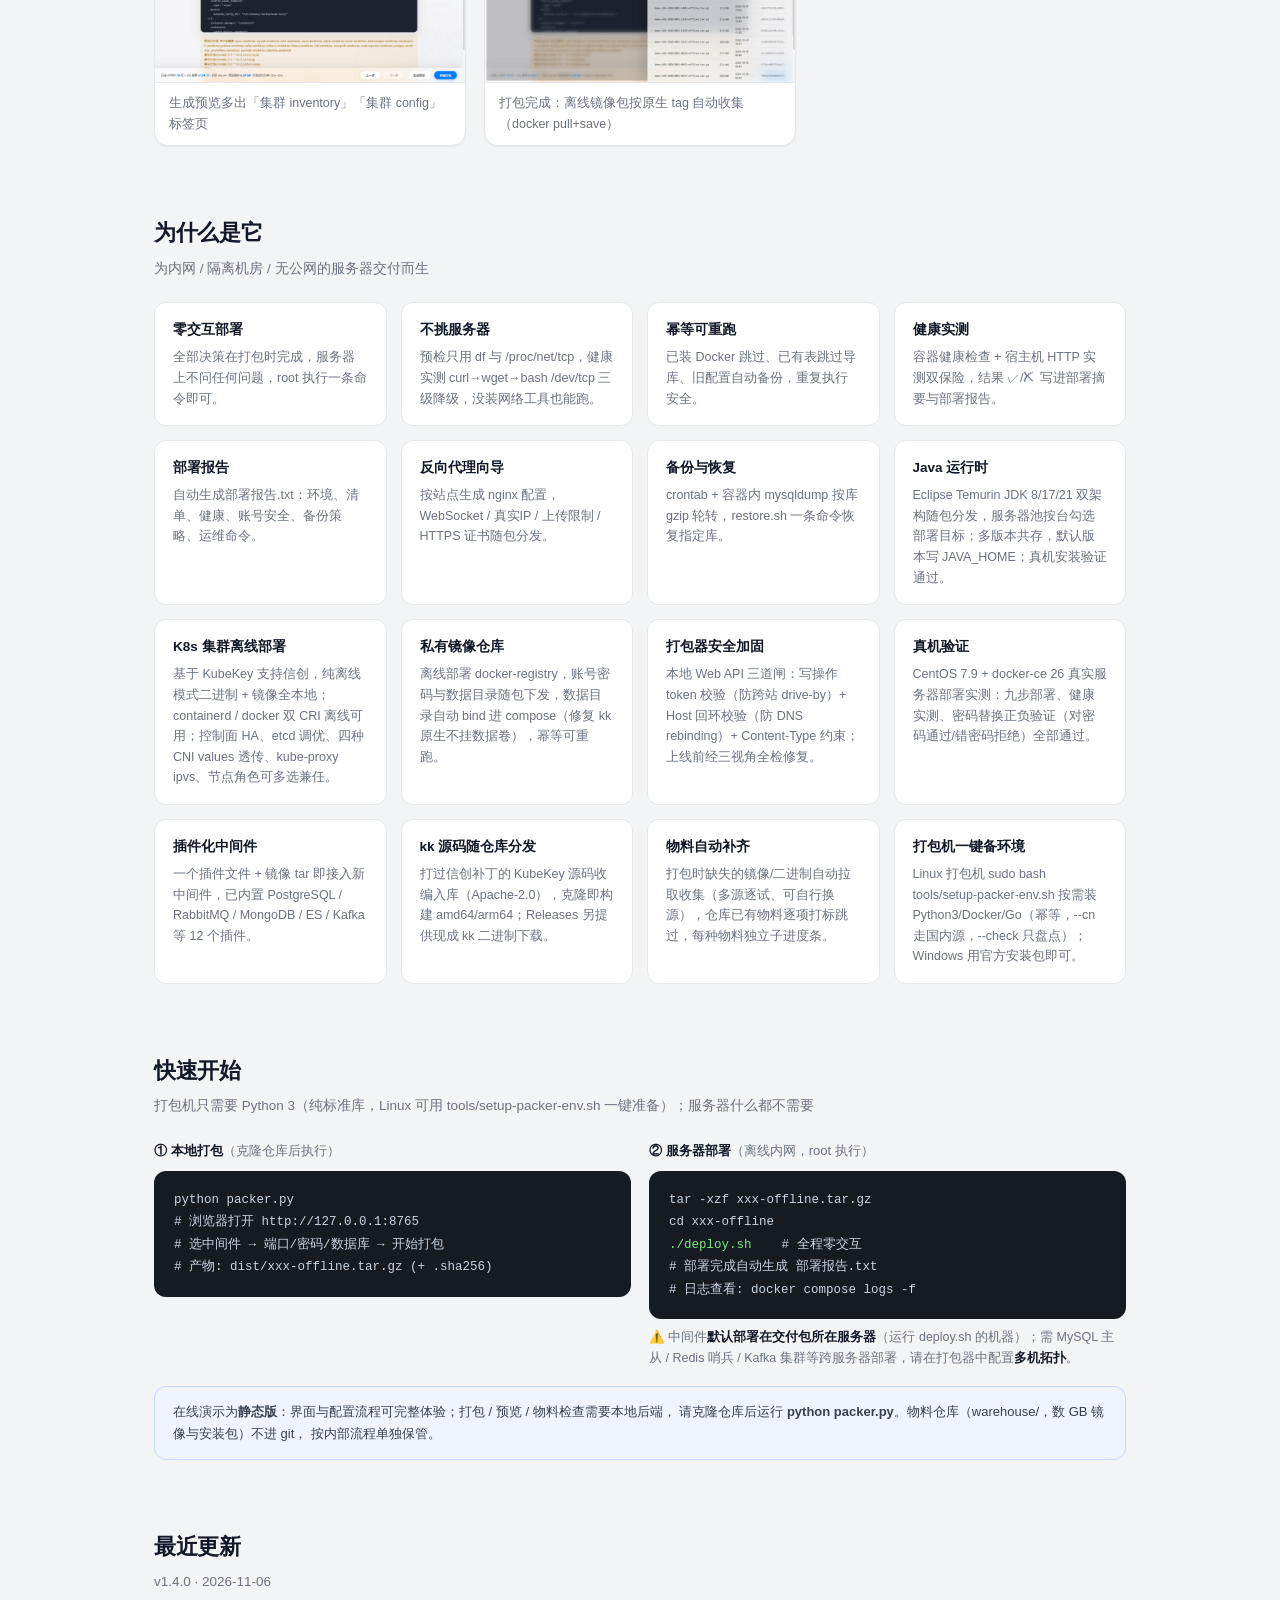
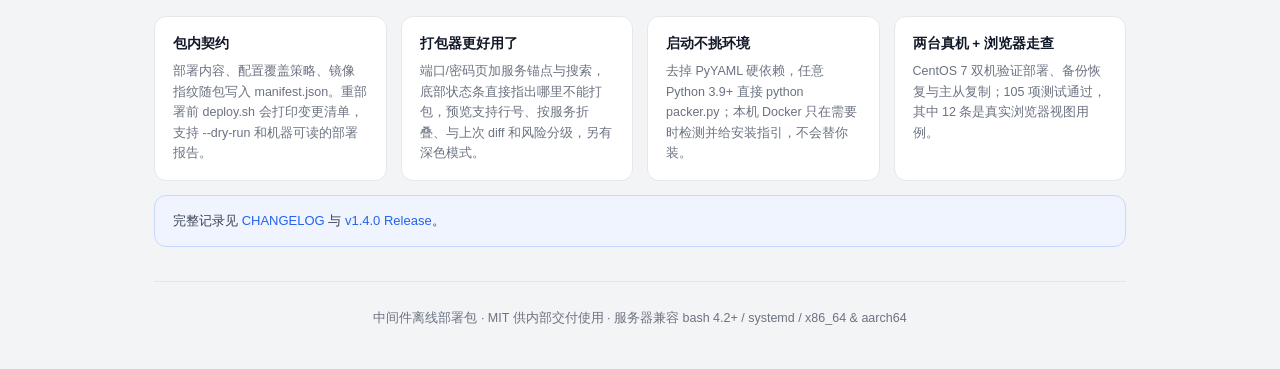
==== commit a28779a6: "docs: 落地页补 v1.4.0 更新说明，README 同步指引改指向 sync_pages.py" ====
--- a/docs/index.html
+++ b/docs/index.html
@@ -160,6 +160,21 @@
     </div>
   </section>
 
+  <section>
+    <h2>最近更新</h2>
+    <div class="sub">v1.4.0 · 2026-11-06</div>
+    <div class="feats">
+      <div class="feat"><b>包内契约</b><p>部署内容、配置覆盖策略、镜像指纹随包写入 manifest.json。重部署前 deploy.sh 会打印变更清单，支持 --dry-run 和机器可读的部署报告。</p></div>
+      <div class="feat"><b>打包器更好用了</b><p>端口/密码页加服务锚点与搜索，底部状态条直接指出哪里不能打包，预览支持行号、按服务折叠、与上次 diff 和风险分级，另有深色模式。</p></div>
+      <div class="feat"><b>启动不挑环境</b><p>去掉 PyYAML 硬依赖，任意 Python 3.9+ 直接 python packer.py；本机 Docker 只在需要时检测并给安装指引，不会替你装。</p></div>
+      <div class="feat"><b>两台真机 + 浏览器走查</b><p>CentOS 7 双机验证部署、备份恢复与主从复制；105 项测试通过，其中 12 条是真实浏览器视图用例。</p></div>
+    </div>
+    <div class="note" style="margin-top:14px">
+      完整记录见 <a href="https://github.com/litianyanaa-pixel/middleware-offline-deploy/blob/main/CHANGELOG.md" target="_blank">CHANGELOG</a>
+      与 <a href="https://github.com/litianyanaa-pixel/middleware-offline-deploy/releases/tag/v1.4.0" target="_blank">v1.4.0 Release</a>。
+    </div>
+  </section>
+
   <footer>
     中间件离线部署包 · MIT 供内部交付使用 · 服务器兼容 bash 4.2+ / systemd / x86_64 &amp; aarch64
   </footer>
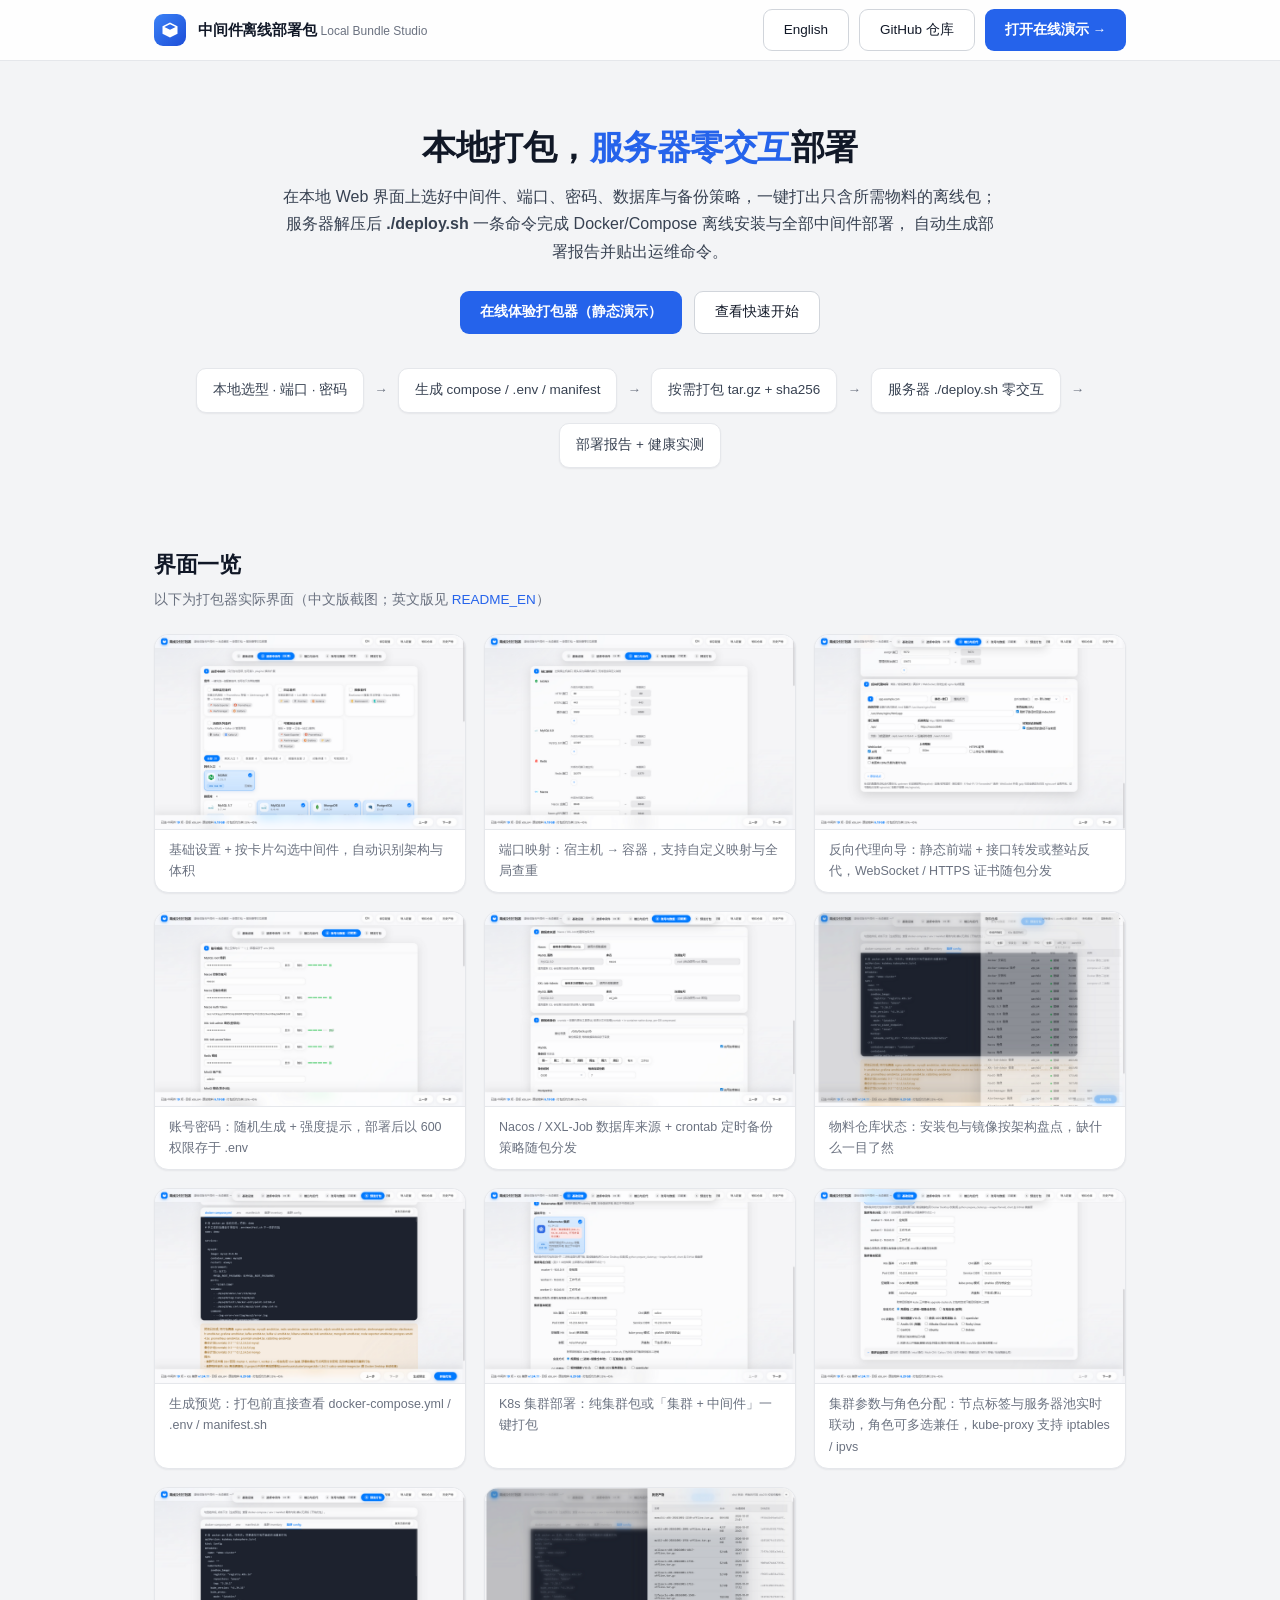
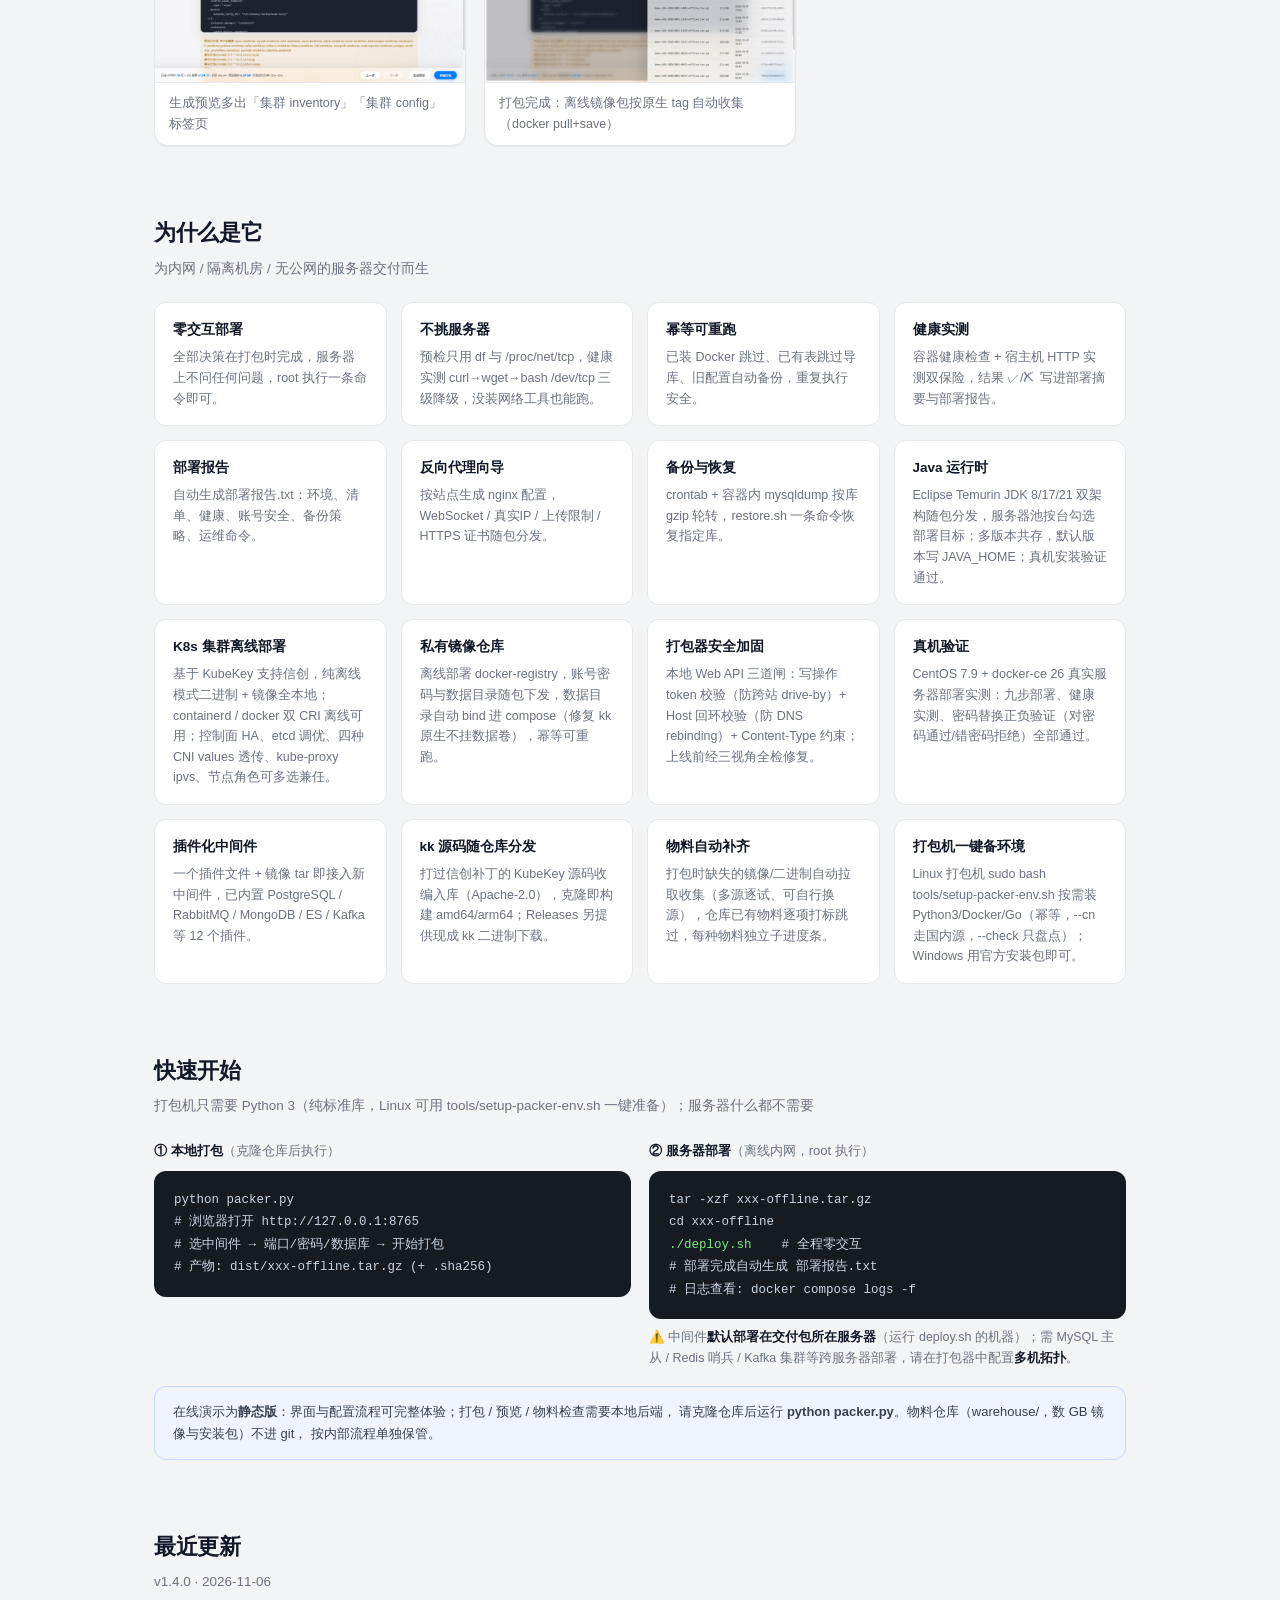
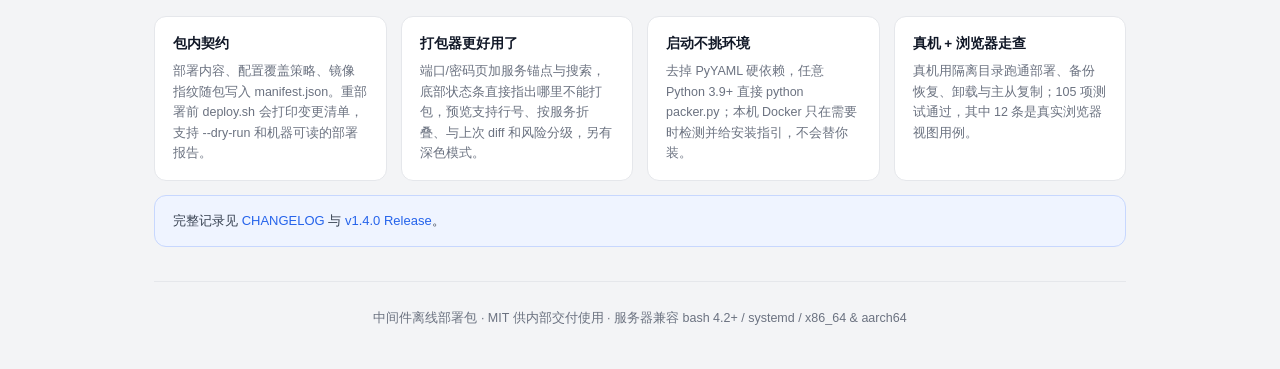
==== commit 5512700b: "docs: 发版文案不再写真机台数与系统版本，统一为隔离目录验证" ====
--- a/docs/index.html
+++ b/docs/index.html
@@ -167,7 +167,7 @@
       <div class="feat"><b>包内契约</b><p>部署内容、配置覆盖策略、镜像指纹随包写入 manifest.json。重部署前 deploy.sh 会打印变更清单，支持 --dry-run 和机器可读的部署报告。</p></div>
       <div class="feat"><b>打包器更好用了</b><p>端口/密码页加服务锚点与搜索，底部状态条直接指出哪里不能打包，预览支持行号、按服务折叠、与上次 diff 和风险分级，另有深色模式。</p></div>
       <div class="feat"><b>启动不挑环境</b><p>去掉 PyYAML 硬依赖，任意 Python 3.9+ 直接 python packer.py；本机 Docker 只在需要时检测并给安装指引，不会替你装。</p></div>
-      <div class="feat"><b>两台真机 + 浏览器走查</b><p>CentOS 7 双机验证部署、备份恢复与主从复制；105 项测试通过，其中 12 条是真实浏览器视图用例。</p></div>
+      <div class="feat"><b>真机 + 浏览器走查</b><p>真机用隔离目录跑通部署、备份恢复、卸载与主从复制；105 项测试通过，其中 12 条是真实浏览器视图用例。</p></div>
     </div>
     <div class="note" style="margin-top:14px">
       完整记录见 <a href="https://github.com/litianyanaa-pixel/middleware-offline-deploy/blob/main/CHANGELOG.md" target="_blank">CHANGELOG</a>
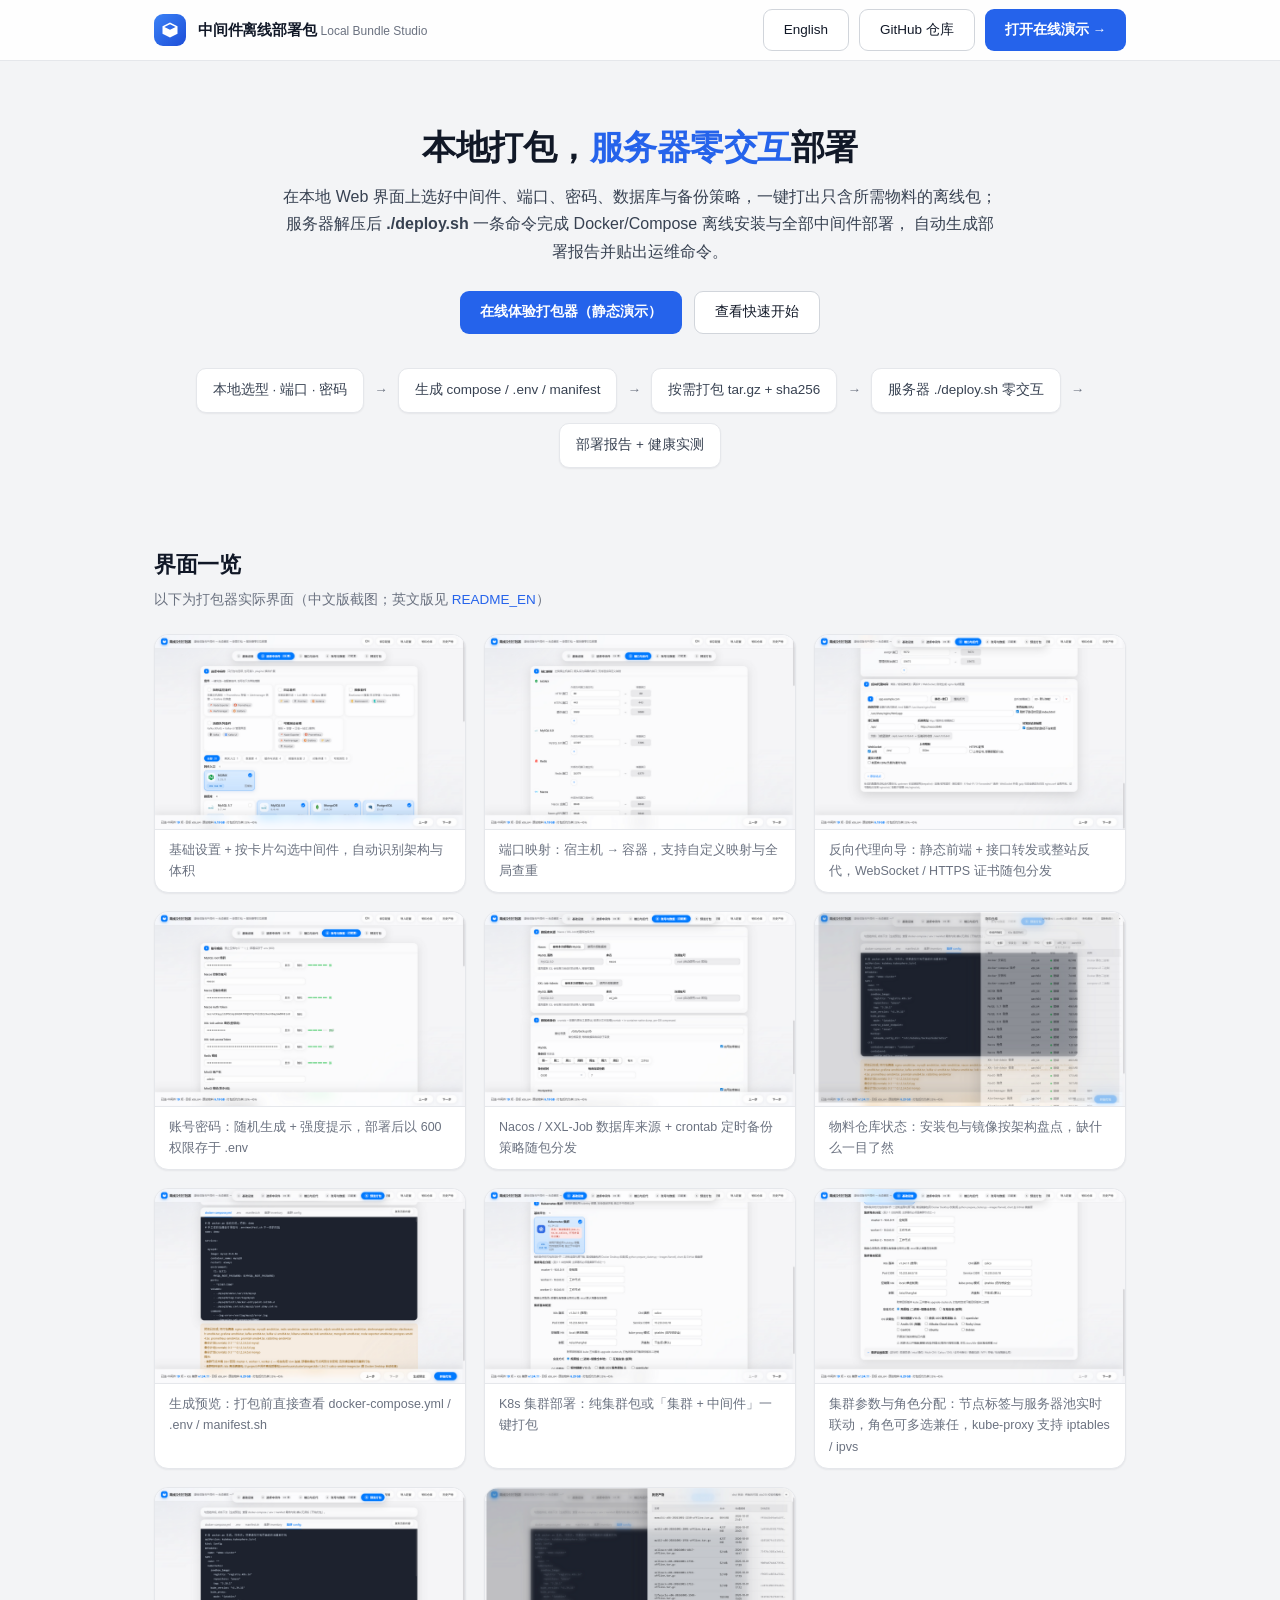
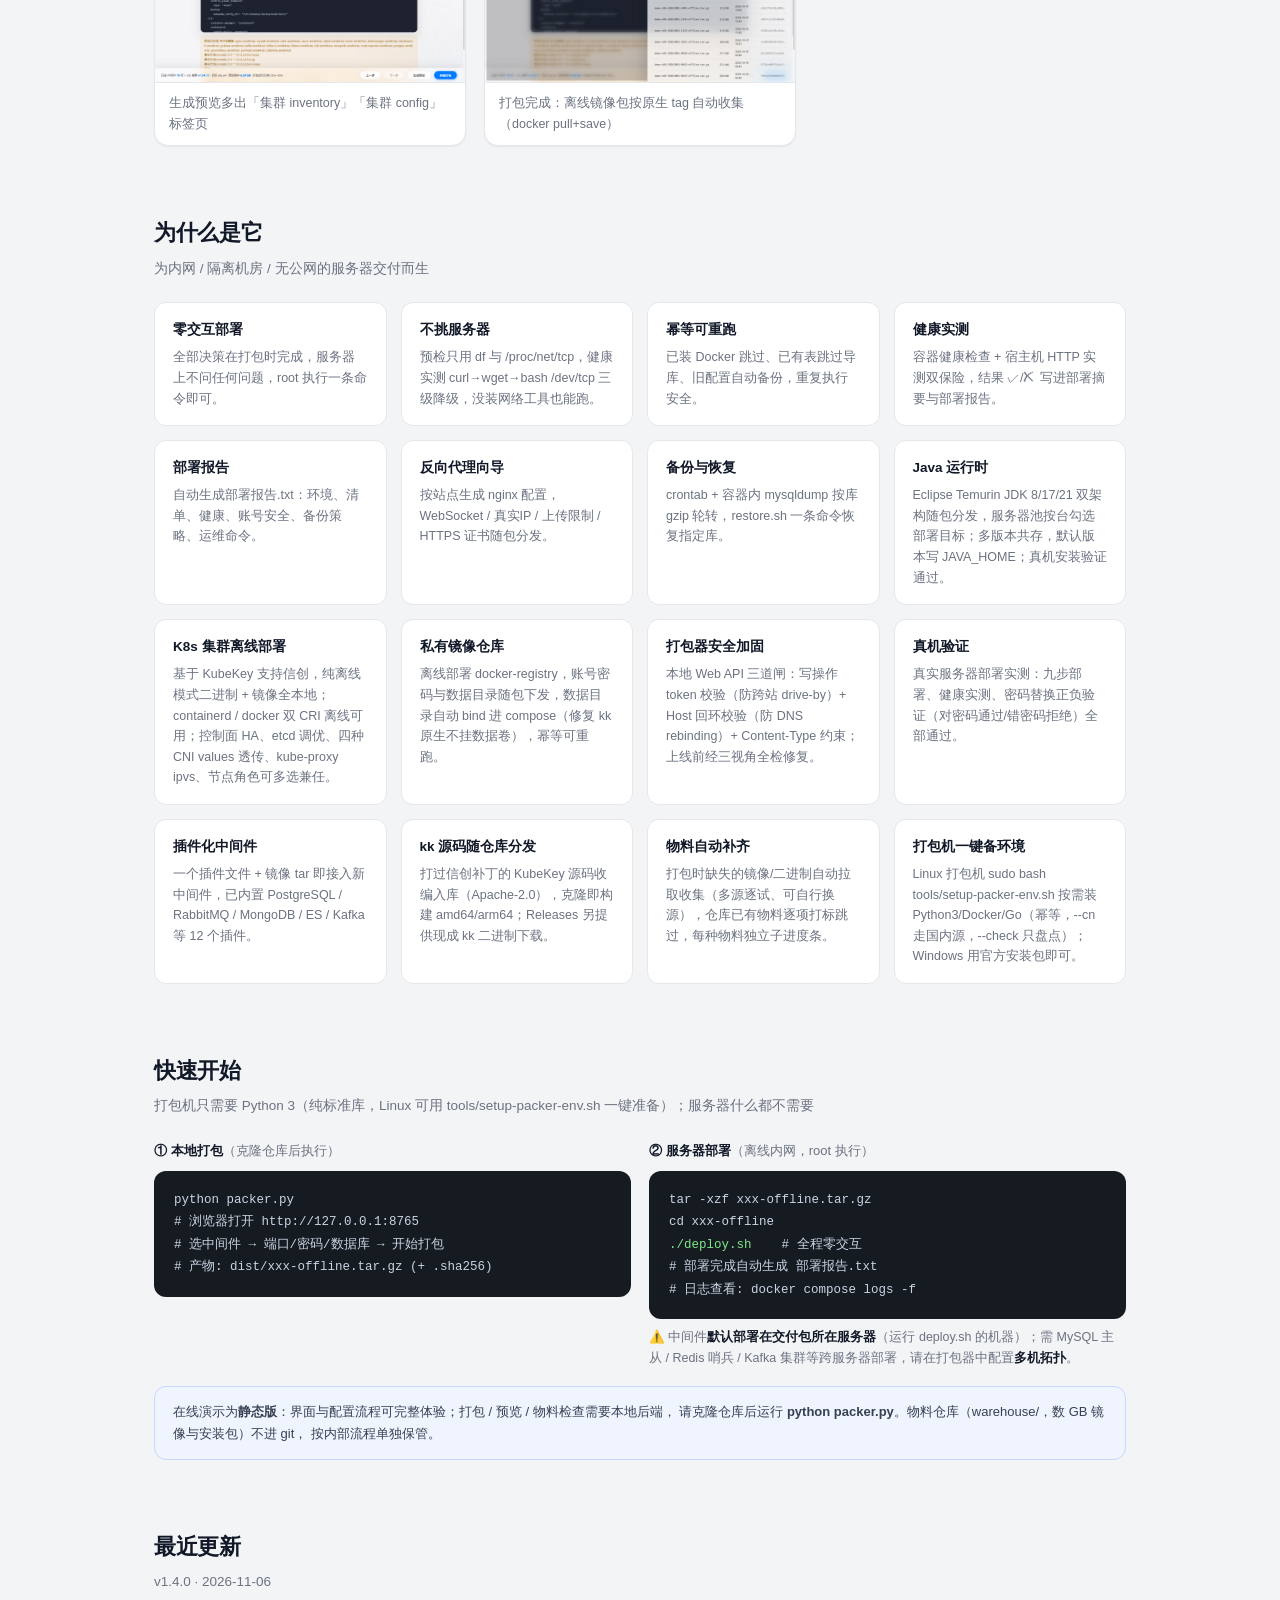
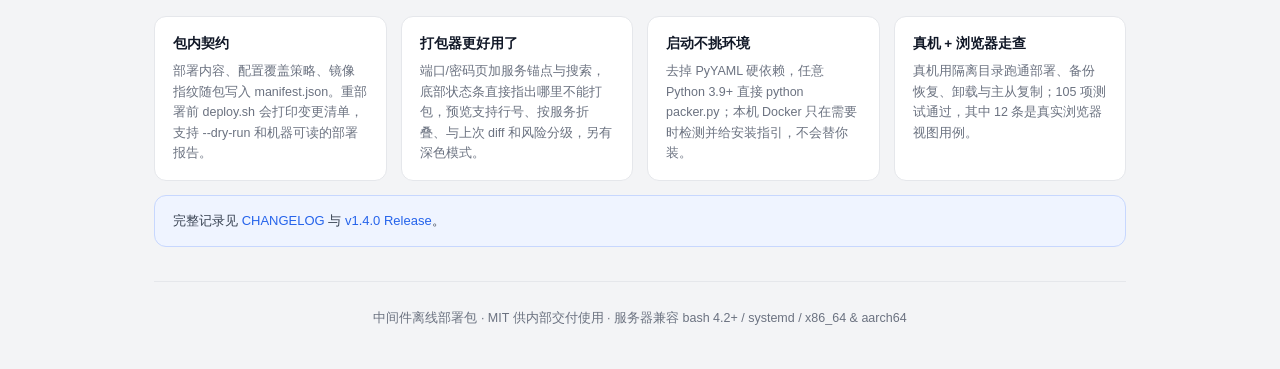
==== commit 69e41741: "docs: 公开文档去掉测试机型号、台数与内网地址" ====
--- a/docs/index.html
+++ b/docs/index.html
@@ -124,7 +124,7 @@
       <div class="feat"><b>K8s 集群离线部署</b><p>基于 KubeKey 支持信创，纯离线模式二进制 + 镜像全本地；containerd / docker 双 CRI 离线可用；控制面 HA、etcd 调优、四种 CNI values 透传、kube-proxy ipvs、节点角色可多选兼任。</p></div>
       <div class="feat"><b>私有镜像仓库</b><p>离线部署 docker-registry，账号密码与数据目录随包下发，数据目录自动 bind 进 compose（修复 kk 原生不挂数据卷），幂等可重跑。</p></div>
       <div class="feat"><b>打包器安全加固</b><p>本地 Web API 三道闸：写操作 token 校验（防跨站 drive-by）+ Host 回环校验（防 DNS rebinding）+ Content-Type 约束；上线前经三视角全检修复。</p></div>
-      <div class="feat"><b>真机验证</b><p>CentOS 7.9 + docker-ce 26 真实服务器部署实测：九步部署、健康实测、密码替换正负验证（对密码通过/错密码拒绝）全部通过。</p></div>
+      <div class="feat"><b>真机验证</b><p>真实服务器部署实测：九步部署、健康实测、密码替换正负验证（对密码通过/错密码拒绝）全部通过。</p></div>
       <div class="feat"><b>插件化中间件</b><p>一个插件文件 + 镜像 tar 即接入新中间件，已内置 PostgreSQL / RabbitMQ / MongoDB / ES / Kafka 等 12 个插件。</p></div>
       <div class="feat"><b>kk 源码随仓库分发</b><p>打过信创补丁的 KubeKey 源码收编入库（Apache-2.0），克隆即构建 amd64/arm64；Releases 另提供现成 kk 二进制下载。</p></div>
       <div class="feat"><b>物料自动补齐</b><p>打包时缺失的镜像/二进制自动拉取收集（多源逐试、可自行换源），仓库已有物料逐项打标跳过，每种物料独立子进度条。</p></div>
